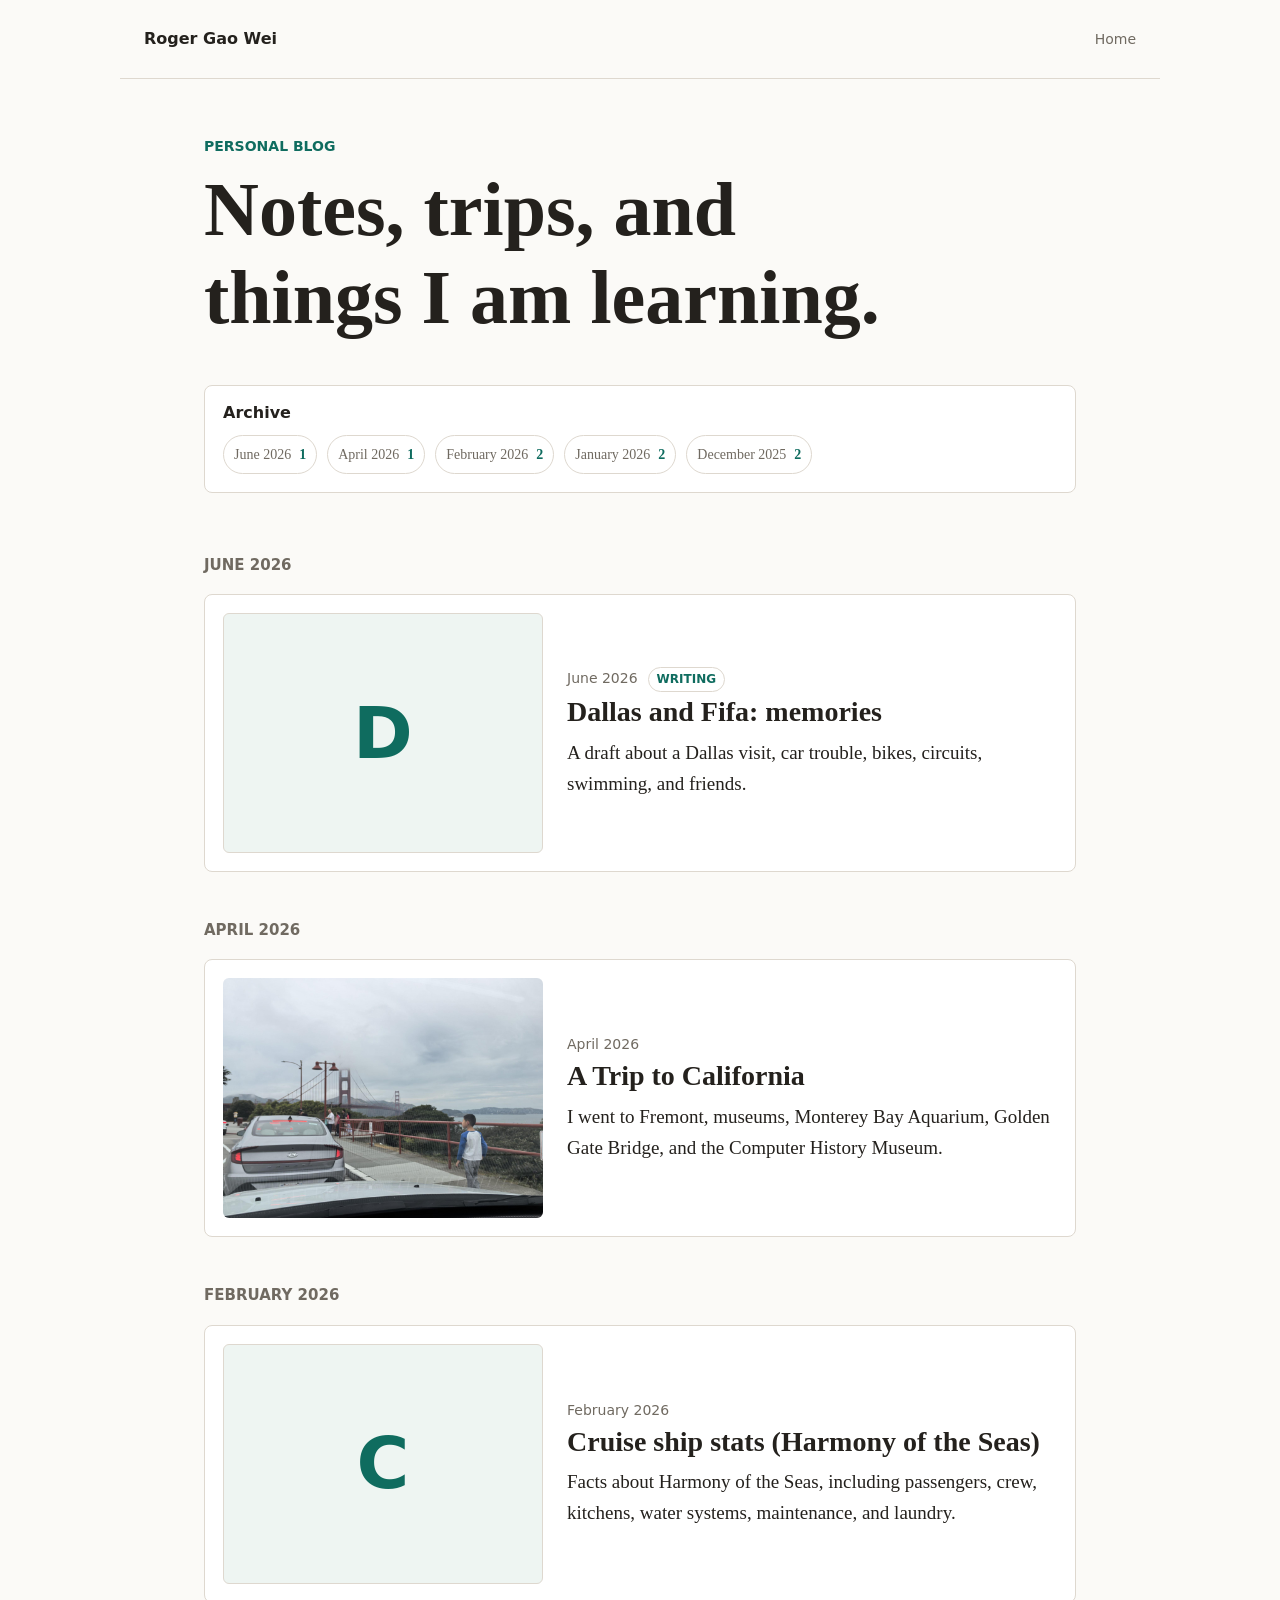
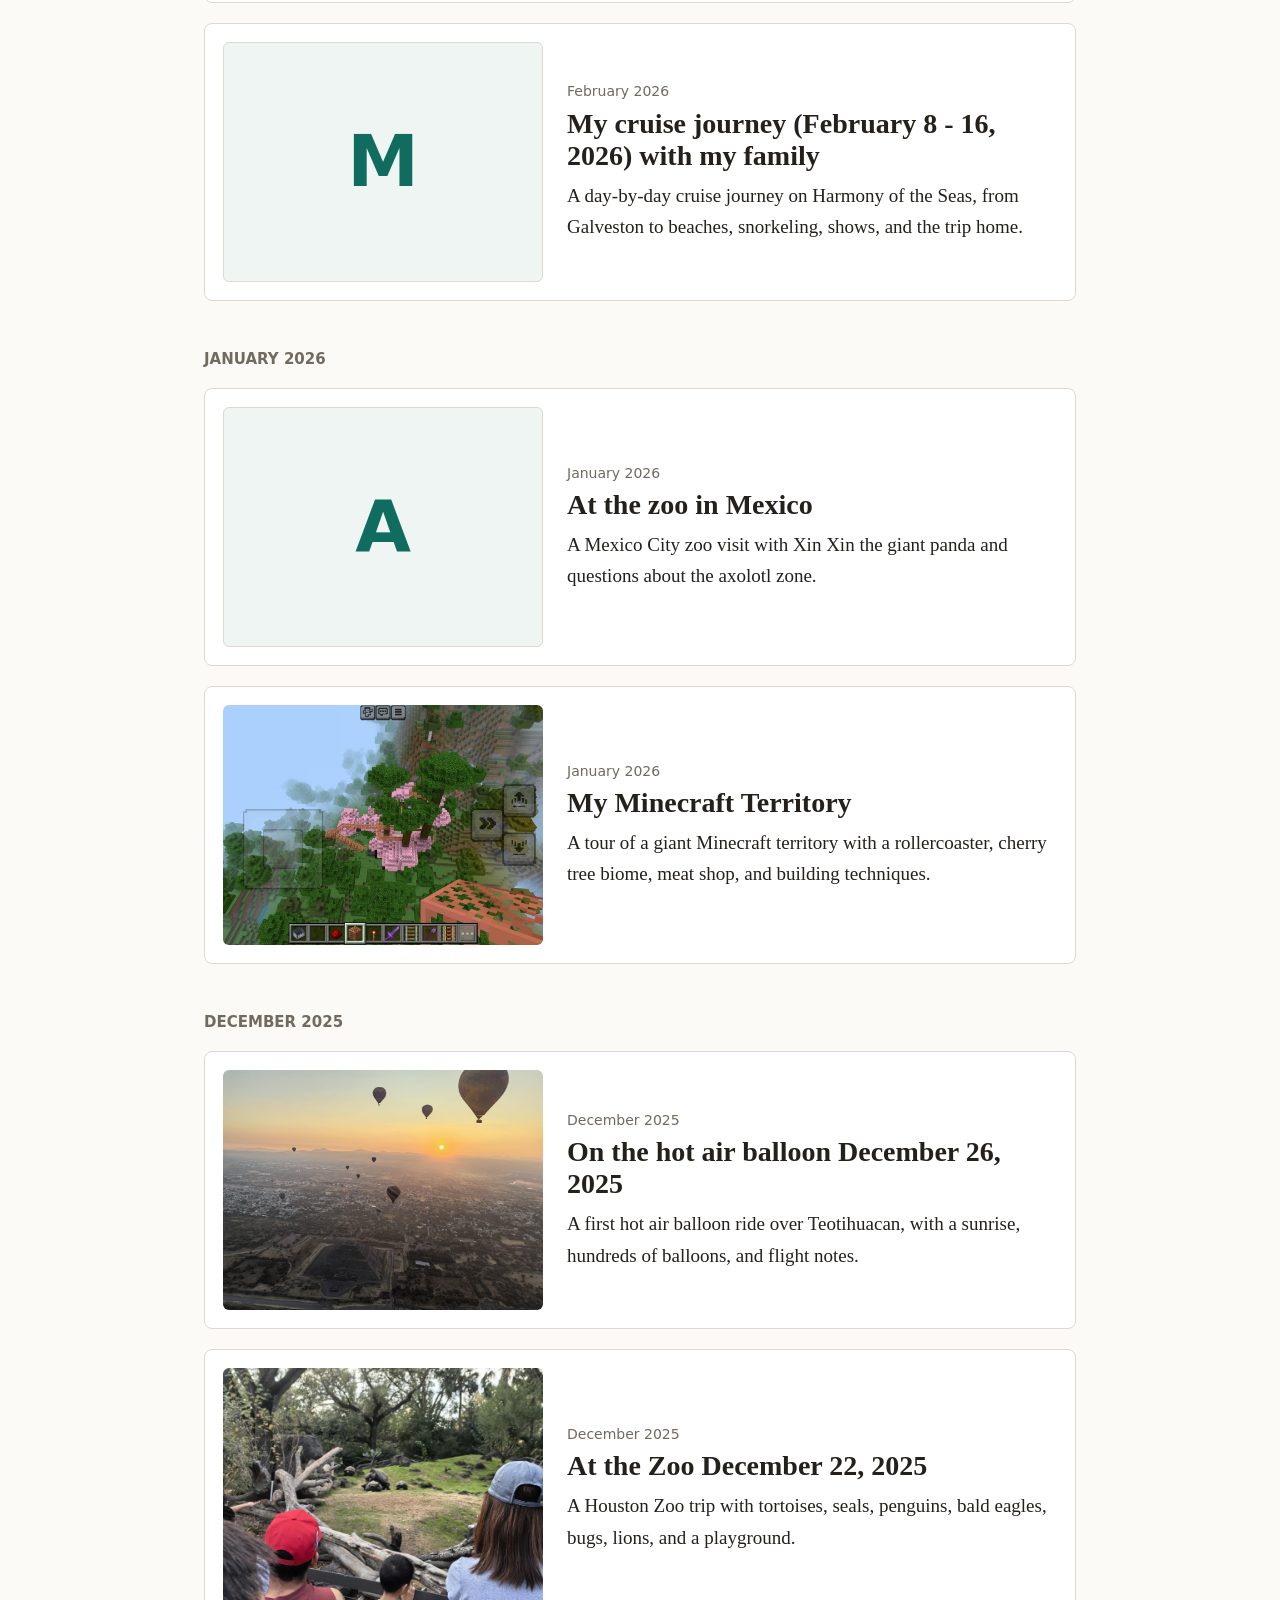
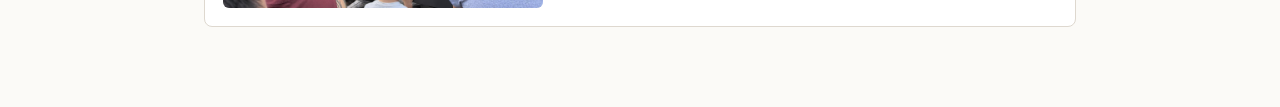
==== blog/index.html @ 4b0242a3 "Restructure as unified personal site" ====
<!doctype html>
<html lang="en">
  <head>
    <meta charset="utf-8">
    <meta name="viewport" content="width=device-width, initial-scale=1">
    <title>Roger Gao Wei Blog</title>
    <meta name="description" content="Personal essays and trip notes by Roger Gao Wei.">
    <link rel="stylesheet" href="/blog/styles.css">
  </head>
  <body>
    <header class="site-header">
      <a class="brand" href="/blog/">Roger Gao Wei</a>
      <nav>
        <a href="/">Home</a>
      </nav>
    </header>

    <main class="page">
      <section class="intro">
        <p class="eyebrow">Personal Blog</p>
        <h1>Notes, trips, and things I am learning.</h1>
      </section>

      <section class="archive-nav" aria-label="Browse posts by month">
        <h2>Archive</h2>
        <div>
          <a href="#2026-06">June 2026 <span>1</span></a>
          <a href="#2026-04">April 2026 <span>1</span></a>
          <a href="#2026-02">February 2026 <span>2</span></a>
          <a href="#2026-01">January 2026 <span>2</span></a>
          <a href="#2025-12">December 2025 <span>2</span></a>
        </div>
      </section>

      <section class="post-list" aria-label="Posts">
        <h2 id="2026-06" class="month-heading">June 2026</h2>
        <article class="post-card draft">
          <a href="/blog/posts/dallas-and-fifa-memories.html">
            <div class="post-placeholder" aria-hidden="true">D</div>
            <div>
              <p class="date">June 2026<span class="status-pill">Writing</span></p>
              <h2>Dallas and Fifa: memories</h2>
              <p>A draft about a Dallas visit, car trouble, bikes, circuits, swimming, and friends.</p>
            </div>
          </a>
        </article>
        <h2 id="2026-04" class="month-heading">April 2026</h2>
        <article class="post-card">
          <a href="/blog/posts/a-trip-to-california.html">
            <img src="/blog/assets/california/image4.jpg" alt="Golden Gate Bridge in the background">
            <div>
              <p class="date">April 2026</p>
              <h2>A Trip to California</h2>
              <p>I went to Fremont, museums, Monterey Bay Aquarium, Golden Gate Bridge, and the Computer History Museum.</p>
            </div>
          </a>
        </article>
        <h2 id="2026-02" class="month-heading">February 2026</h2>
        <article class="post-card">
          <a href="/blog/posts/cruise-ship-stats-harmony-of-the-seas.html">
            <div class="post-placeholder" aria-hidden="true">C</div>
            <div>
              <p class="date">February 2026</p>
              <h2>Cruise ship stats (Harmony of the Seas)</h2>
              <p>Facts about Harmony of the Seas, including passengers, crew, kitchens, water systems, maintenance, and laundry.</p>
            </div>
          </a>
        </article>
        <article class="post-card">
          <a href="/blog/posts/my-cruise-journey-february-8-16-2026-with-my-family.html">
            <div class="post-placeholder" aria-hidden="true">M</div>
            <div>
              <p class="date">February 2026</p>
              <h2>My cruise journey (February 8 - 16, 2026) with my family</h2>
              <p>A day-by-day cruise journey on Harmony of the Seas, from Galveston to beaches, snorkeling, shows, and the trip home.</p>
            </div>
          </a>
        </article>
        <h2 id="2026-01" class="month-heading">January 2026</h2>
        <article class="post-card">
          <a href="/blog/posts/at-the-zoo-in-mexico.html">
            <div class="post-placeholder" aria-hidden="true">A</div>
            <div>
              <p class="date">January 2026</p>
              <h2>At the zoo in Mexico</h2>
              <p>A Mexico City zoo visit with Xin Xin the giant panda and questions about the axolotl zone.</p>
            </div>
          </a>
        </article>
        <article class="post-card">
          <a href="/blog/posts/my-minecraft-territory.html">
            <img src="/blog/assets/minecraft-territory/image1.jpg" alt="Minecraft territory with a cherry tree biome and rollercoaster">
            <div>
              <p class="date">January 2026</p>
              <h2>My Minecraft Territory</h2>
              <p>A tour of a giant Minecraft territory with a rollercoaster, cherry tree biome, meat shop, and building techniques.</p>
            </div>
          </a>
        </article>
        <h2 id="2025-12" class="month-heading">December 2025</h2>
        <article class="post-card">
          <a href="/blog/posts/on-the-hot-air-balloon-december-26-2025.html">
            <img src="/blog/assets/hot-air-balloon/image2.jpg" alt="Hot air balloons over Teotihuacan at sunrise">
            <div>
              <p class="date">December 2025</p>
              <h2>On the hot air balloon December 26, 2025</h2>
              <p>A first hot air balloon ride over Teotihuacan, with a sunrise, hundreds of balloons, and flight notes.</p>
            </div>
          </a>
        </article>
        <article class="post-card">
          <a href="/blog/posts/at-the-zoo-december-22-2025.html">
            <img src="/blog/assets/zoo/image3.jpg" alt="Houston Zoo visit">
            <div>
              <p class="date">December 2025</p>
              <h2>At the Zoo December 22, 2025</h2>
              <p>A Houston Zoo trip with tortoises, seals, penguins, bald eagles, bugs, lions, and a playground.</p>
            </div>
          </a>
        </article>
      </section>
    </main>
  </body>
</html>
---- blog/styles.css ----
:root {
  color-scheme: light;
  --bg: #fbfaf7;
  --text: #24211d;
  --muted: #706a61;
  --line: #ded8cf;
  --surface: #ffffff;
  --accent: #0f6c5f;
}

* {
  box-sizing: border-box;
}

body {
  margin: 0;
  background: var(--bg);
  color: var(--text);
  font-family: ui-serif, Georgia, Cambria, "Times New Roman", serif;
  line-height: 1.65;
}

a {
  color: inherit;
}

img {
  display: block;
  width: 100%;
  height: auto;
}

.site-header {
  display: flex;
  align-items: center;
  justify-content: space-between;
  gap: 24px;
  max-width: 1040px;
  margin: 0 auto;
  padding: 26px 24px;
  border-bottom: 1px solid var(--line);
  font-family: ui-sans-serif, system-ui, -apple-system, BlinkMacSystemFont, "Segoe UI", sans-serif;
}

.brand {
  font-weight: 700;
  text-decoration: none;
}

nav {
  display: flex;
  gap: 18px;
  color: var(--muted);
  font-size: 14px;
}

nav a {
  text-decoration: none;
}

nav a:hover {
  color: var(--accent);
}

.page,
.article {
  max-width: 920px;
  margin: 0 auto;
  padding: 56px 24px 80px;
}

.intro {
  max-width: 720px;
  margin-bottom: 44px;
}

.eyebrow,
.date,
.caption,
figcaption {
  color: var(--muted);
  font-family: ui-sans-serif, system-ui, -apple-system, BlinkMacSystemFont, "Segoe UI", sans-serif;
  font-size: 14px;
}

.eyebrow {
  margin: 0 0 8px;
  color: var(--accent);
  font-weight: 700;
  text-transform: uppercase;
}

h1,
h2 {
  line-height: 1.15;
  letter-spacing: 0;
}

h1 {
  max-width: 820px;
  margin: 0;
  font-size: clamp(42px, 8vw, 76px);
}

h2 {
  margin: 56px 0 16px;
  font-size: 28px;
}

p,
li {
  font-size: 19px;
}

ul {
  padding-left: 24px;
}

.post-list {
  display: grid;
  gap: 20px;
}

.archive-nav {
  margin: 0 0 34px;
  padding: 18px;
  border: 1px solid var(--line);
  border-radius: 8px;
  background: var(--surface);
}

.archive-nav h2,
.month-heading {
  font-family: ui-sans-serif, system-ui, -apple-system, BlinkMacSystemFont, "Segoe UI", sans-serif;
  letter-spacing: 0;
}

.archive-nav h2 {
  margin: 0 0 12px;
  font-size: 16px;
}

.archive-nav div {
  display: flex;
  flex-wrap: wrap;
  gap: 10px;
}

.archive-nav a {
  display: inline-flex;
  align-items: center;
  gap: 8px;
  padding: 7px 10px;
  border: 1px solid var(--line);
  border-radius: 999px;
  color: var(--muted);
  font-size: 14px;
  text-decoration: none;
}

.archive-nav a:hover {
  color: var(--accent);
  border-color: var(--accent);
}

.archive-nav span {
  color: var(--accent);
  font-weight: 700;
}

.month-heading {
  margin: 30px 0 0;
  color: var(--muted);
  font-size: 15px;
  font-weight: 700;
  text-transform: uppercase;
}

.post-card a {
  display: grid;
  grid-template-columns: minmax(220px, 320px) 1fr;
  gap: 24px;
  align-items: center;
  padding: 18px;
  background: var(--surface);
  border: 1px solid var(--line);
  border-radius: 8px;
  text-decoration: none;
}

.post-card img {
  aspect-ratio: 4 / 3;
  object-fit: cover;
  border-radius: 6px;
}

.post-placeholder {
  display: grid;
  place-items: center;
  aspect-ratio: 4 / 3;
  border: 1px solid var(--line);
  border-radius: 6px;
  background: #eef5f2;
  color: var(--accent);
  font-family: ui-sans-serif, system-ui, -apple-system, BlinkMacSystemFont, "Segoe UI", sans-serif;
  font-size: 72px;
  font-weight: 700;
}

.status-pill {
  display: inline-block;
  margin-left: 10px;
  padding: 2px 8px;
  border: 1px solid var(--line);
  border-radius: 999px;
  color: var(--accent);
  font-size: 12px;
  font-weight: 700;
  text-transform: uppercase;
}

.draft-note {
  margin: 28px 0;
  padding: 14px 16px;
  border: 1px solid var(--line);
  border-radius: 8px;
  background: #eef5f2;
  color: var(--muted);
  font-family: ui-sans-serif, system-ui, -apple-system, BlinkMacSystemFont, "Segoe UI", sans-serif;
}

.draft-note p {
  margin: 0;
  font-size: 15px;
}

.post-card h2 {
  margin: 4px 0 8px;
}

.post-card p {
  margin: 0;
}

.article {
  max-width: 820px;
}

.article-header {
  padding-bottom: 28px;
  border-bottom: 1px solid var(--line);
}

.dek {
  max-width: 680px;
  color: var(--muted);
  font-size: 22px;
}

figure {
  margin: 28px 0;
}

figure img,
.image-grid img {
  border-radius: 8px;
  border: 1px solid var(--line);
  background: #eee8df;
}

figcaption,
.caption {
  margin-top: 9px;
}

.image-grid {
  display: grid;
  grid-template-columns: repeat(2, minmax(0, 1fr));
  gap: 12px;
  margin: 28px 0 8px;
}

.image-grid.two {
  grid-template-columns: repeat(2, minmax(0, 1fr));
}

.image-grid img {
  aspect-ratio: 4 / 3;
  object-fit: cover;
}

.puzzle {
  margin: 26px 0;
  padding: 18px 20px;
  border-left: 4px solid var(--accent);
  background: #eef5f2;
}

.puzzle p {
  margin: 0 0 8px;
}

.puzzle p:last-child {
  margin-bottom: 0;
}

code {
  font-family: ui-monospace, SFMono-Regular, Consolas, "Liberation Mono", monospace;
  font-size: 0.95em;
}

@media (max-width: 720px) {
  .site-header {
    padding: 20px;
  }

  .page,
  .article {
    padding: 38px 20px 64px;
  }

  .post-card a,
  .image-grid,
  .image-grid.two {
    grid-template-columns: 1fr;
  }

  p,
  li {
    font-size: 18px;
  }
}
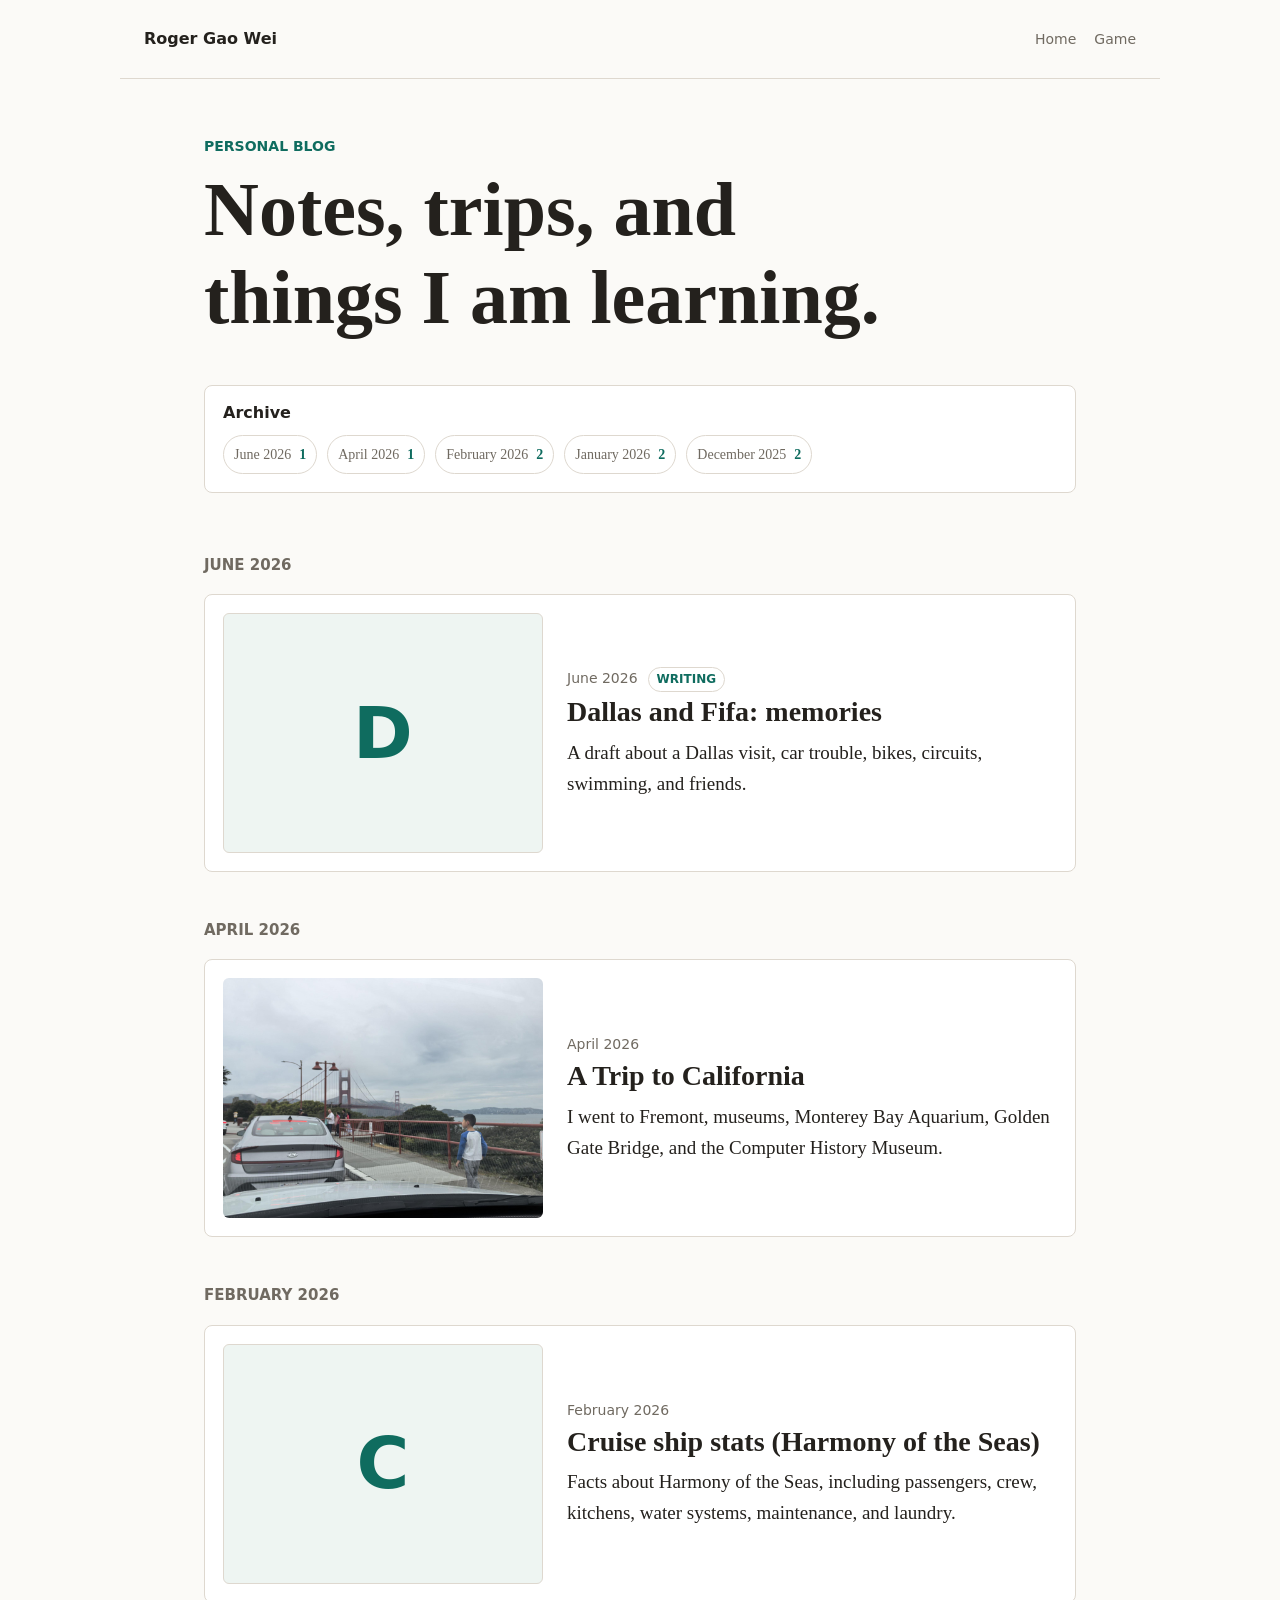
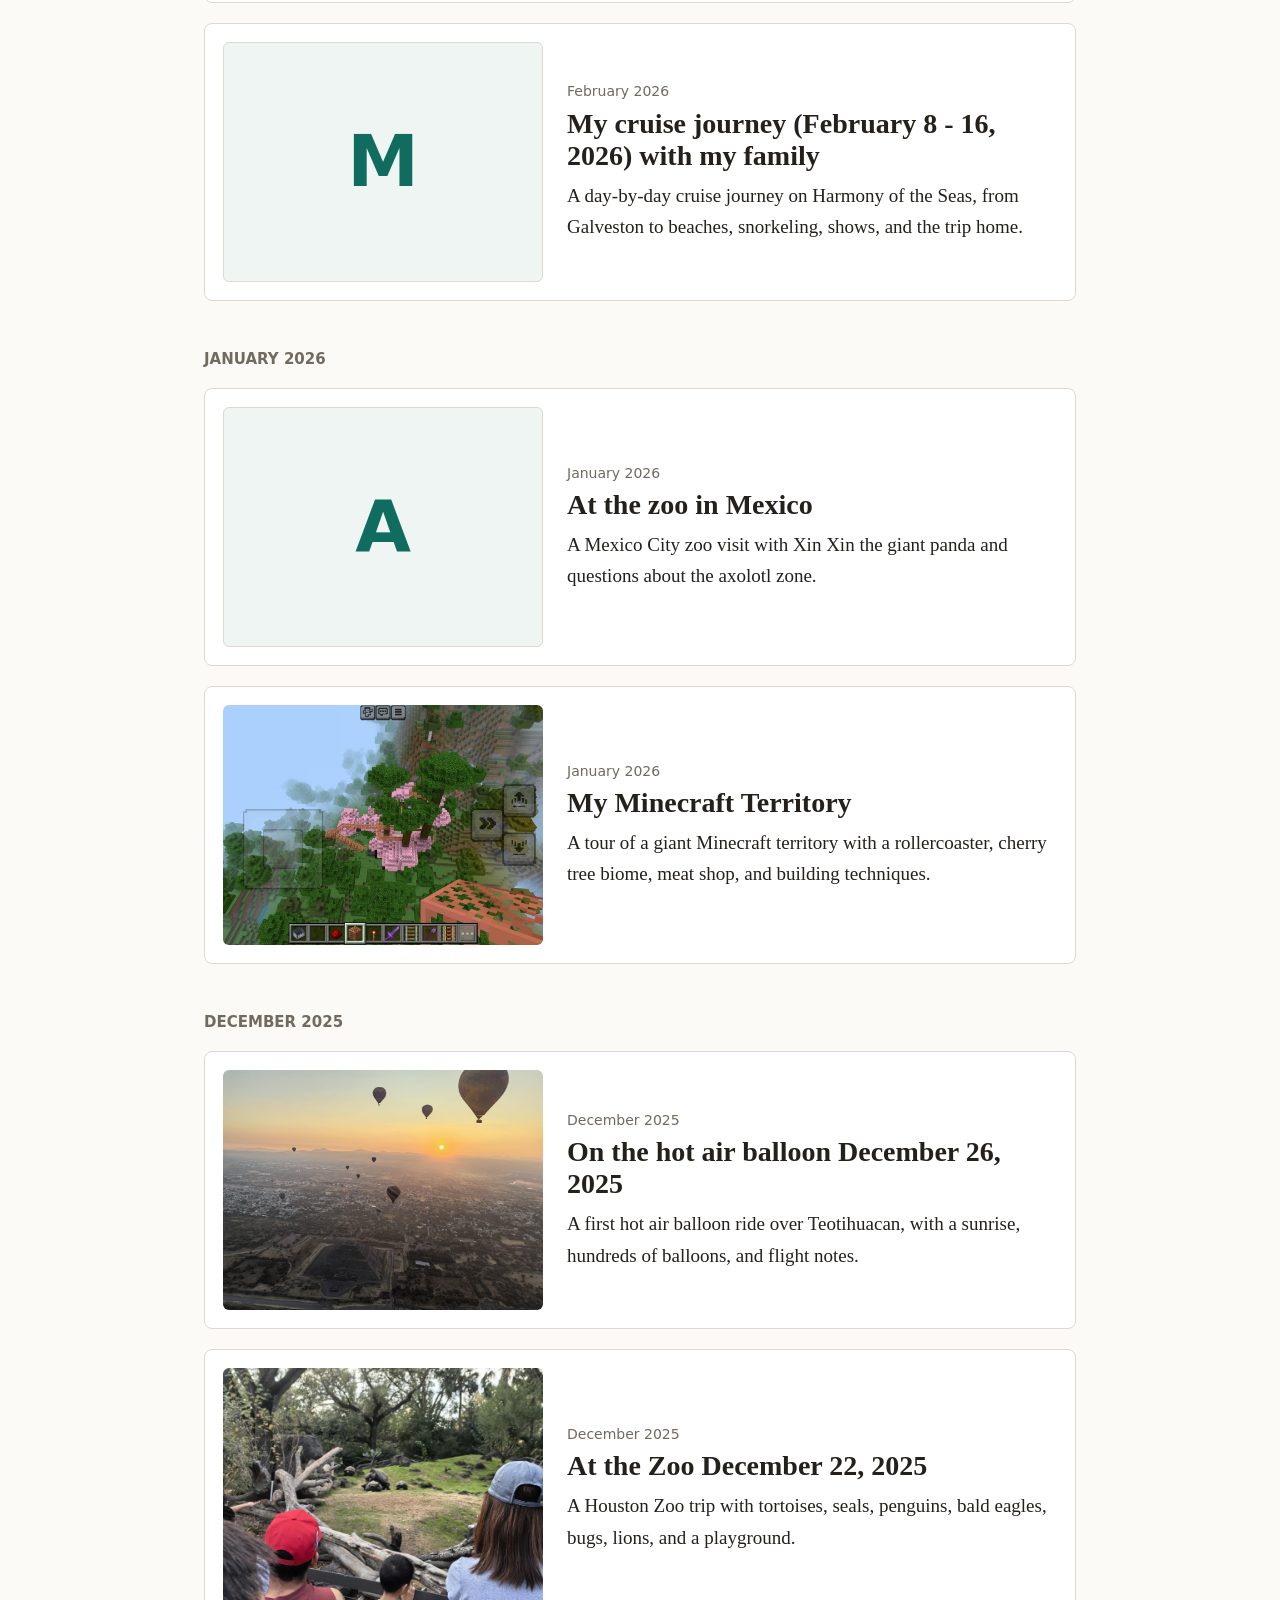
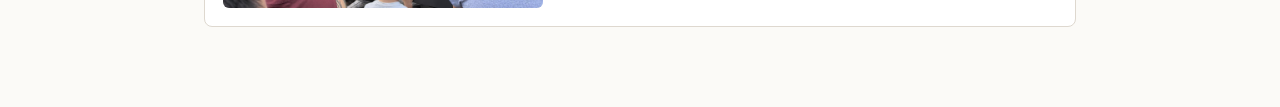
==== commit d35ea852: "Unify site navigation" ====
--- a/blog/index.html
+++ b/blog/index.html
@@ -9,9 +9,10 @@
   </head>
   <body>
     <header class="site-header">
-      <a class="brand" href="/blog/">Roger Gao Wei</a>
+      <a class="brand" href="/">Roger Gao Wei</a>
       <nav>
         <a href="/">Home</a>
+        <a href="/game/">Game</a>
       </nav>
     </header>
 
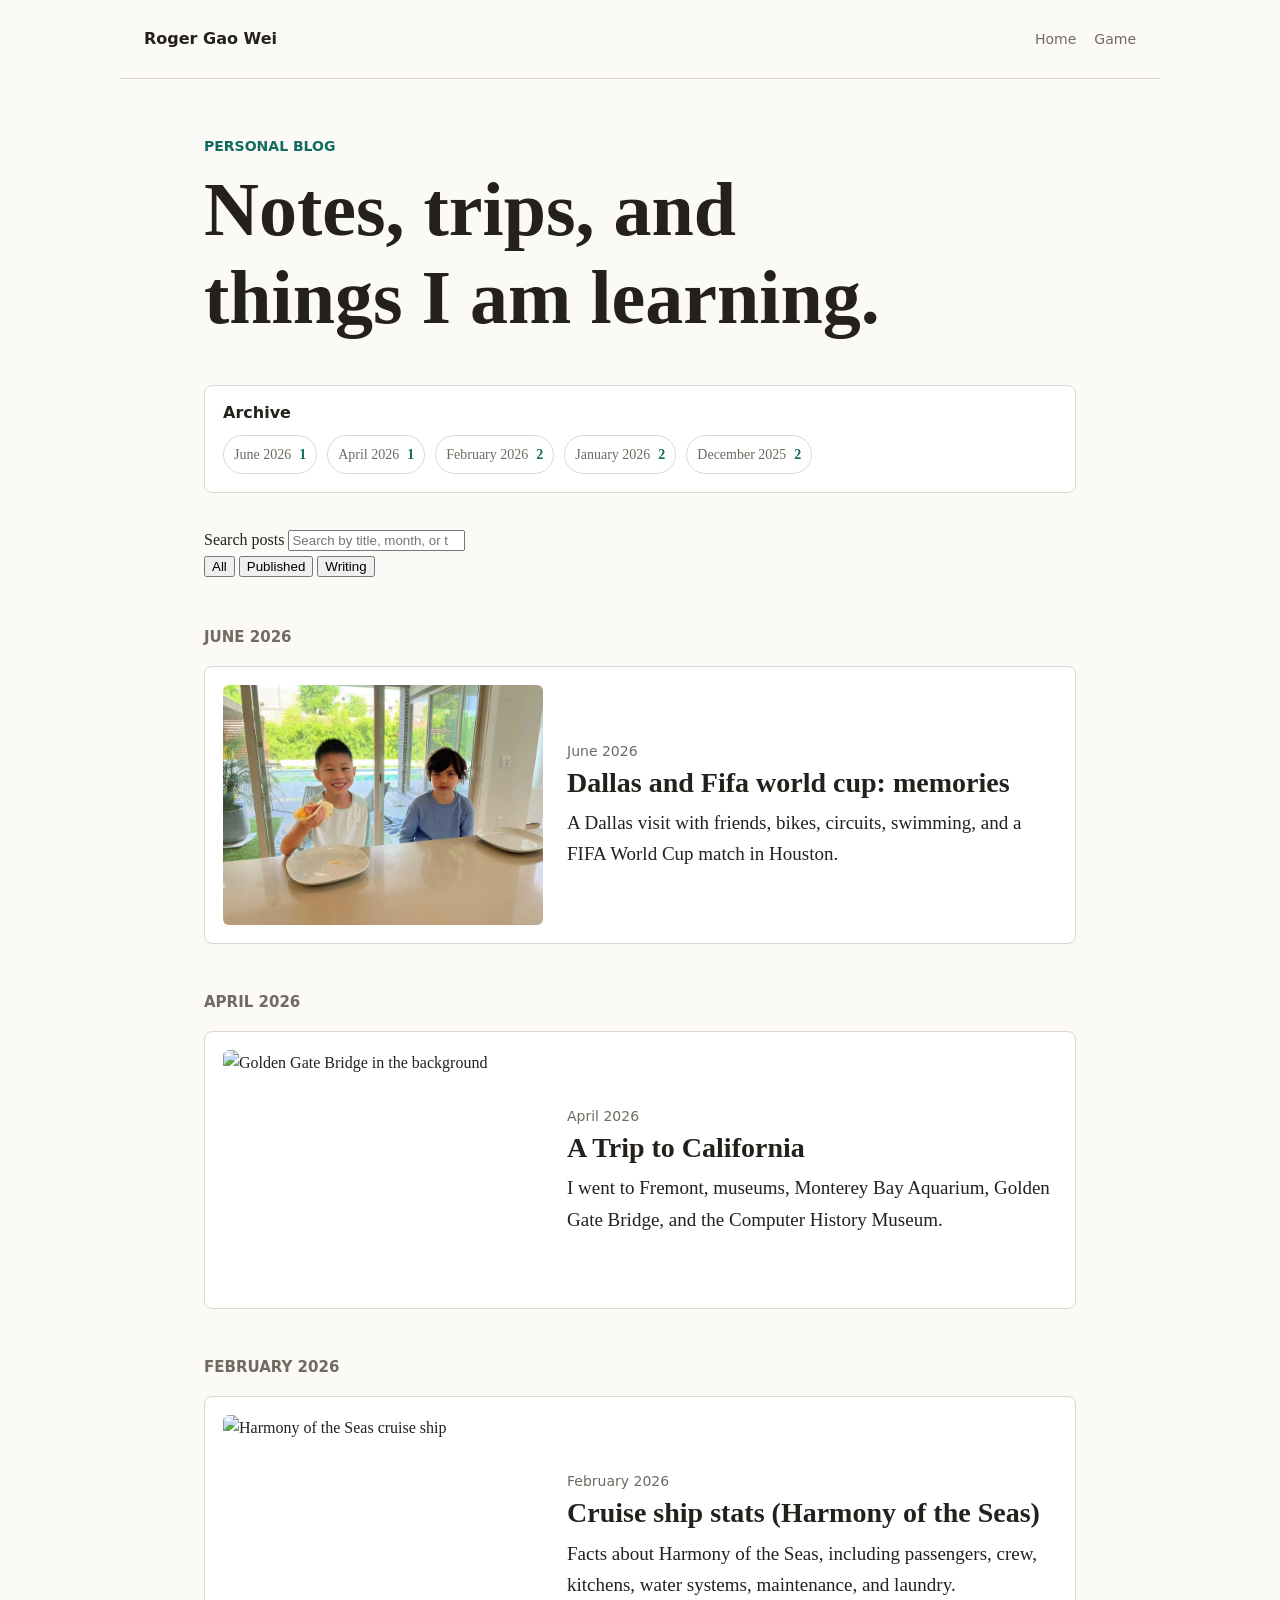
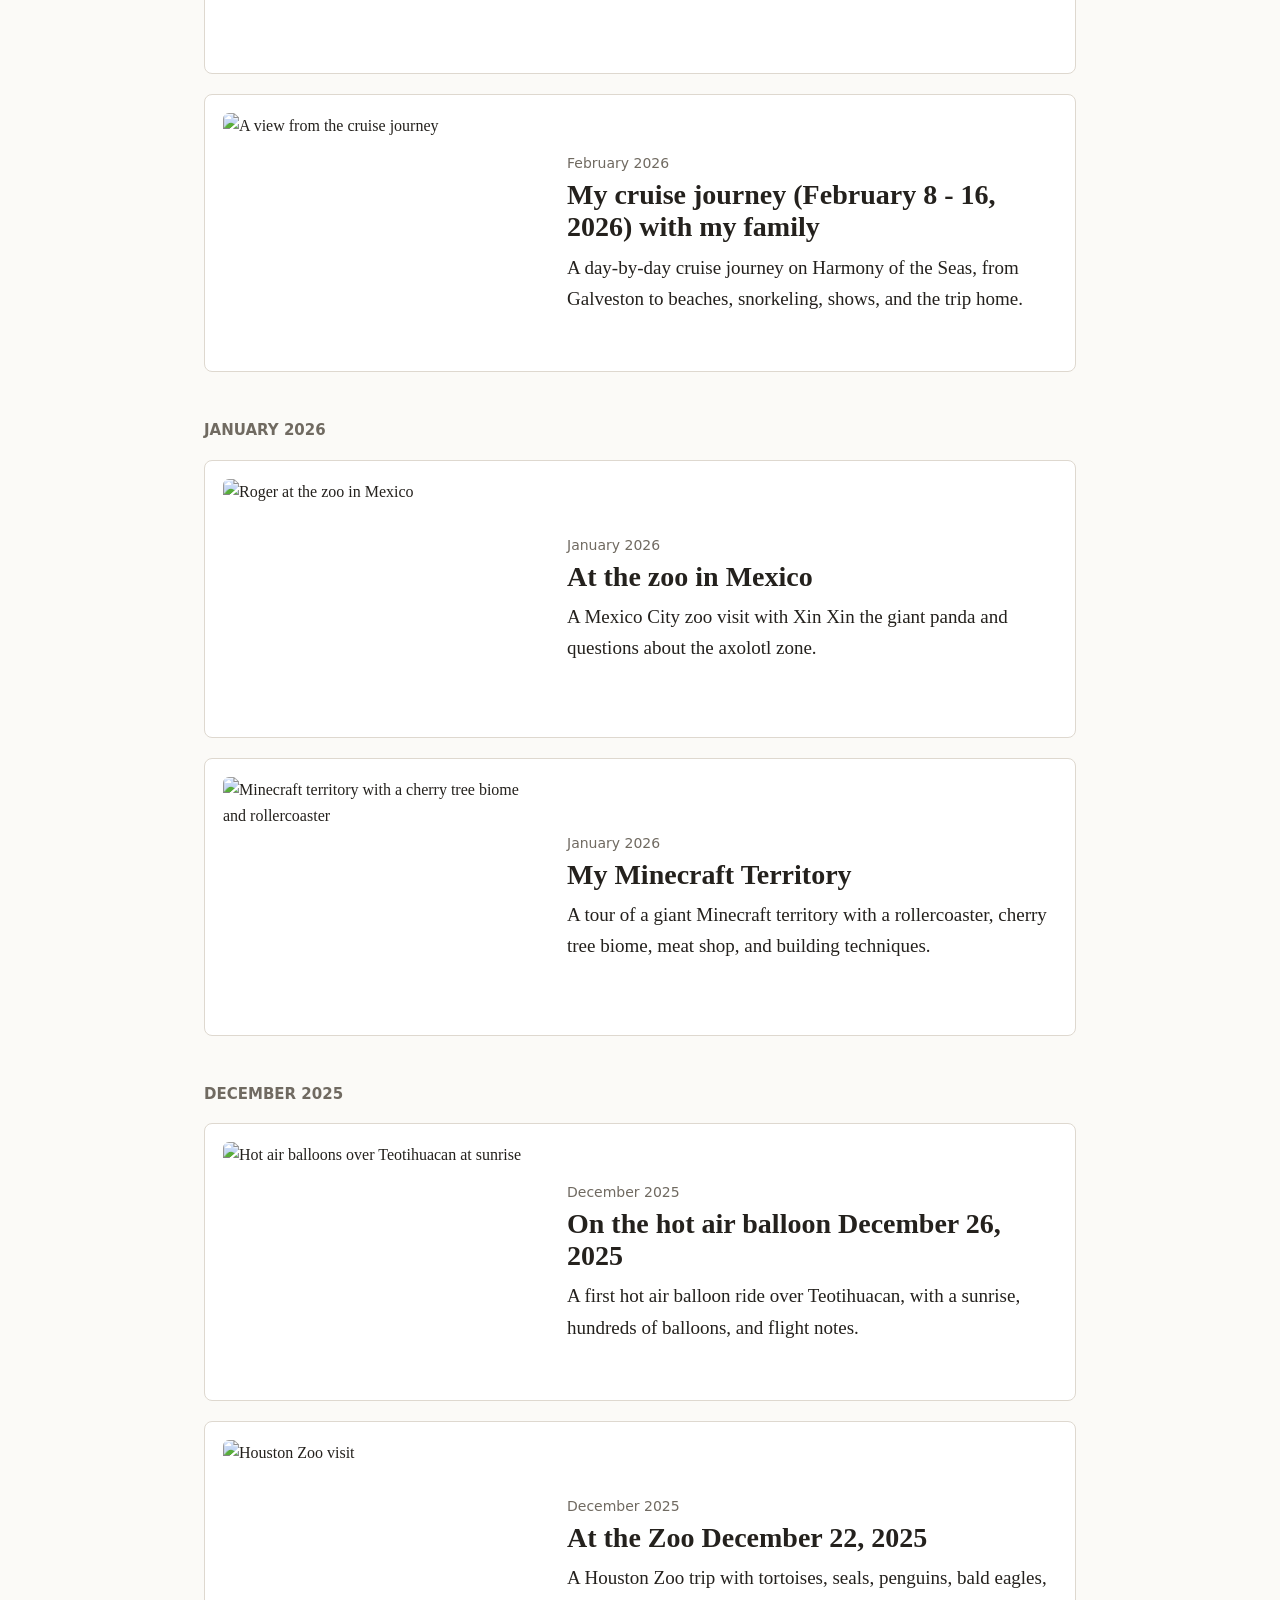
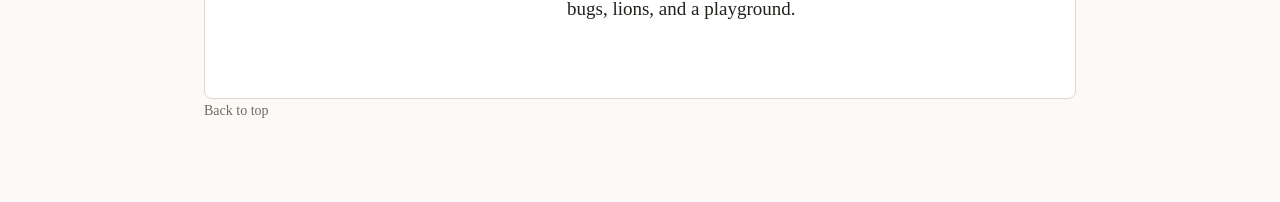
==== commit 5349a251: "Publish Dallas and FIFA blog update" ====
--- a/blog/index.html
+++ b/blog/index.html
@@ -5,14 +5,23 @@
     <meta name="viewport" content="width=device-width, initial-scale=1">
     <title>Roger Gao Wei Blog</title>
     <meta name="description" content="Personal essays and trip notes by Roger Gao Wei.">
+    <link rel="canonical" href="https://rogergaowei.com/blog/">
+    <meta property="og:type" content="website">
+    <meta property="og:title" content="Roger Gao Wei Blog">
+    <meta property="og:description" content="Personal essays and trip notes by Roger Gao Wei.">
+    <meta property="og:url" content="https://rogergaowei.com/blog/">
+    <meta property="og:site_name" content="Roger Gao Wei">
+    <meta name="twitter:card" content="summary">
+    <meta name="twitter:title" content="Roger Gao Wei Blog">
+    <meta name="twitter:description" content="Personal essays and trip notes by Roger Gao Wei.">
     <link rel="stylesheet" href="/blog/styles.css">
   </head>
-  <body>
+  <body id="top">
     <header class="site-header">
-      <a class="brand" href="/">Roger Gao Wei</a>
+      <a class="brand" href="https://rogergaowei.com/">Roger Gao Wei</a>
       <nav>
-        <a href="/">Home</a>
-        <a href="/game/">Game</a>
+        <a href="https://rogergaowei.com/">Home</a>
+        <a href="https://rogergaowei.com/game/">Game</a>
       </nav>
     </header>
 
@@ -33,22 +42,41 @@
         </div>
       </section>
 
+      <section class="blog-tools" aria-label="Filter posts">
+        <label>
+          Search posts
+          <input type="search" data-post-search placeholder="Search by title, month, or topic">
+        </label>
+        <div class="status-filter" aria-label="Post status">
+          <button type="button" class="active" data-status-filter="all">All</button>
+          <button type="button" data-status-filter="published">Published</button>
+          <button type="button" data-status-filter="draft">Writing</button>
+        </div>
+        <p class="filter-count" data-filter-count></p>
+      </section>
+
       <section class="post-list" aria-label="Posts">
         <h2 id="2026-06" class="month-heading">June 2026</h2>
-        <article class="post-card draft">
-          <a href="/blog/posts/dallas-and-fifa-memories.html">
-            <div class="post-placeholder" aria-hidden="true">D</div>
+        <article class="post-card">
+          <a href="/blog/posts/dallas-and-fifa-memories.html" data-post-card data-search="dallas and fifa world cup: memories june 2026 a dallas visit with friends, bikes, circuits, swimming, and a fifa world cup match in houston. published" data-status="published">
+            <picture>
+              <source srcset="/blog/assets/dallas-and-fifa-memories/image1.webp" type="image/webp">
+              <img src="/blog/assets/dallas-and-fifa-memories/image1.jpg" alt="Breakfast with Squidi during the Dallas visit" loading="lazy" decoding="async">
+            </picture>
             <div>
-              <p class="date">June 2026<span class="status-pill">Writing</span></p>
-              <h2>Dallas and Fifa: memories</h2>
-              <p>A draft about a Dallas visit, car trouble, bikes, circuits, swimming, and friends.</p>
+              <p class="date">June 2026</p>
+              <h2>Dallas and Fifa world cup: memories</h2>
+              <p>A Dallas visit with friends, bikes, circuits, swimming, and a FIFA World Cup match in Houston.</p>
             </div>
           </a>
         </article>
         <h2 id="2026-04" class="month-heading">April 2026</h2>
         <article class="post-card">
-          <a href="/blog/posts/a-trip-to-california.html">
-            <img src="/blog/assets/california/image4.jpg" alt="Golden Gate Bridge in the background">
+          <a href="/blog/posts/a-trip-to-california.html" data-post-card data-search="a trip to california april 2026 i went to fremont, museums, monterey bay aquarium, golden gate bridge, and the computer history museum. published" data-status="published">
+            <picture>
+              <source srcset="/blog/assets/california/image4.webp" type="image/webp">
+              <img src="/blog/assets/california/image4.jpg" alt="Golden Gate Bridge in the background" loading="lazy" decoding="async">
+            </picture>
             <div>
               <p class="date">April 2026</p>
               <h2>A Trip to California</h2>
@@ -58,8 +86,11 @@
         </article>
         <h2 id="2026-02" class="month-heading">February 2026</h2>
         <article class="post-card">
-          <a href="/blog/posts/cruise-ship-stats-harmony-of-the-seas.html">
-            <div class="post-placeholder" aria-hidden="true">C</div>
+          <a href="/blog/posts/cruise-ship-stats-harmony-of-the-seas.html" data-post-card data-search="cruise ship stats (harmony of the seas) february 2026 facts about harmony of the seas, including passengers, crew, kitchens, water systems, maintenance, and laundry. published" data-status="published">
+            <picture>
+              <source srcset="/blog/assets/cruise-ship-stats/image1.webp" type="image/webp">
+              <img src="/blog/assets/cruise-ship-stats/image1.jpg" alt="Harmony of the Seas cruise ship" loading="lazy" decoding="async">
+            </picture>
             <div>
               <p class="date">February 2026</p>
               <h2>Cruise ship stats (Harmony of the Seas)</h2>
@@ -68,8 +99,11 @@
           </a>
         </article>
         <article class="post-card">
-          <a href="/blog/posts/my-cruise-journey-february-8-16-2026-with-my-family.html">
-            <div class="post-placeholder" aria-hidden="true">M</div>
+          <a href="/blog/posts/my-cruise-journey-february-8-16-2026-with-my-family.html" data-post-card data-search="my cruise journey (february 8 - 16, 2026) with my family february 2026 a day-by-day cruise journey on harmony of the seas, from galveston to beaches, snorkeling, shows, and the trip home. published" data-status="published">
+            <picture>
+              <source srcset="/blog/assets/cruise-journey/image1.webp" type="image/webp">
+              <img src="/blog/assets/cruise-journey/image1.jpg" alt="A view from the cruise journey" loading="lazy" decoding="async">
+            </picture>
             <div>
               <p class="date">February 2026</p>
               <h2>My cruise journey (February 8 - 16, 2026) with my family</h2>
@@ -79,8 +113,11 @@
         </article>
         <h2 id="2026-01" class="month-heading">January 2026</h2>
         <article class="post-card">
-          <a href="/blog/posts/at-the-zoo-in-mexico.html">
-            <div class="post-placeholder" aria-hidden="true">A</div>
+          <a href="/blog/posts/at-the-zoo-in-mexico.html" data-post-card data-search="at the zoo in mexico january 2026 a mexico city zoo visit with xin xin the giant panda and questions about the axolotl zone. published" data-status="published">
+            <picture>
+              <source srcset="/blog/assets/mexico-zoo/image1.webp" type="image/webp">
+              <img src="/blog/assets/mexico-zoo/image1.jpg" alt="Roger at the zoo in Mexico" loading="lazy" decoding="async">
+            </picture>
             <div>
               <p class="date">January 2026</p>
               <h2>At the zoo in Mexico</h2>
@@ -89,8 +126,11 @@
           </a>
         </article>
         <article class="post-card">
-          <a href="/blog/posts/my-minecraft-territory.html">
-            <img src="/blog/assets/minecraft-territory/image1.jpg" alt="Minecraft territory with a cherry tree biome and rollercoaster">
+          <a href="/blog/posts/my-minecraft-territory.html" data-post-card data-search="my minecraft territory january 2026 a tour of a giant minecraft territory with a rollercoaster, cherry tree biome, meat shop, and building techniques. published" data-status="published">
+            <picture>
+              <source srcset="/blog/assets/minecraft-territory/image1.webp" type="image/webp">
+              <img src="/blog/assets/minecraft-territory/image1.jpg" alt="Minecraft territory with a cherry tree biome and rollercoaster" loading="lazy" decoding="async">
+            </picture>
             <div>
               <p class="date">January 2026</p>
               <h2>My Minecraft Territory</h2>
@@ -100,8 +140,11 @@
         </article>
         <h2 id="2025-12" class="month-heading">December 2025</h2>
         <article class="post-card">
-          <a href="/blog/posts/on-the-hot-air-balloon-december-26-2025.html">
-            <img src="/blog/assets/hot-air-balloon/image2.jpg" alt="Hot air balloons over Teotihuacan at sunrise">
+          <a href="/blog/posts/on-the-hot-air-balloon-december-26-2025.html" data-post-card data-search="on the hot air balloon december 26, 2025 december 2025 a first hot air balloon ride over teotihuacan, with a sunrise, hundreds of balloons, and flight notes. published" data-status="published">
+            <picture>
+              <source srcset="/blog/assets/hot-air-balloon/image2.webp" type="image/webp">
+              <img src="/blog/assets/hot-air-balloon/image2.jpg" alt="Hot air balloons over Teotihuacan at sunrise" loading="lazy" decoding="async">
+            </picture>
             <div>
               <p class="date">December 2025</p>
               <h2>On the hot air balloon December 26, 2025</h2>
@@ -110,8 +153,11 @@
           </a>
         </article>
         <article class="post-card">
-          <a href="/blog/posts/at-the-zoo-december-22-2025.html">
-            <img src="/blog/assets/zoo/image3.jpg" alt="Houston Zoo visit">
+          <a href="/blog/posts/at-the-zoo-december-22-2025.html" data-post-card data-search="at the zoo december 22, 2025 december 2025 a houston zoo trip with tortoises, seals, penguins, bald eagles, bugs, lions, and a playground. published" data-status="published">
+            <picture>
+              <source srcset="/blog/assets/zoo/image3.webp" type="image/webp">
+              <img src="/blog/assets/zoo/image3.jpg" alt="Houston Zoo visit" loading="lazy" decoding="async">
+            </picture>
             <div>
               <p class="date">December 2025</p>
               <h2>At the Zoo December 22, 2025</h2>
@@ -120,6 +166,10 @@
           </a>
         </article>
       </section>
+      <nav class="page-bottom-nav" aria-label="Page bottom navigation">
+        <a href="#top">Back to top</a>
+      </nav>
     </main>
+    <script src="/blog/index.js" defer></script>
   </body>
 </html>
--- a/blog/styles.css
+++ b/blog/styles.css
@@ -309,6 +309,212 @@
   font-size: 0.95em;
 }
 
+.comments {
+  margin-top: 54px;
+  padding-top: 32px;
+  border-top: 1px solid var(--line);
+}
+
+.comments-header {
+  margin-bottom: 18px;
+}
+
+.comments-header h2 {
+  margin: 0;
+}
+
+.comments-header span {
+  color: var(--muted);
+  font-family: ui-sans-serif, system-ui, -apple-system, BlinkMacSystemFont, "Segoe UI", sans-serif;
+  font-size: 18px;
+}
+
+.comment-list {
+  display: grid;
+  gap: 14px;
+  margin-bottom: 24px;
+}
+
+.comment-thread {
+  display: grid;
+  gap: 10px;
+}
+
+.comment-item,
+.admin-comment {
+  padding: 16px;
+  border: 1px solid var(--line);
+  border-radius: 8px;
+  background: var(--surface);
+}
+
+.comment-replies {
+  display: grid;
+  gap: 10px;
+  margin-left: 26px;
+  padding-left: 14px;
+  border-left: 2px solid var(--line);
+}
+
+.comment-reply {
+  background: #fbfaf7;
+}
+
+.comment-item header,
+.admin-comment header {
+  display: flex;
+  flex-wrap: wrap;
+  align-items: baseline;
+  justify-content: space-between;
+  gap: 8px;
+  color: var(--muted);
+  font-family: ui-sans-serif, system-ui, -apple-system, BlinkMacSystemFont, "Segoe UI", sans-serif;
+  font-size: 14px;
+}
+
+.comment-item strong,
+.admin-comment strong {
+  color: var(--text);
+}
+
+.comment-item p,
+.admin-comment p {
+  margin: 10px 0 0;
+  font-size: 17px;
+}
+
+.comment-empty,
+.comment-status {
+  color: var(--muted);
+  font-family: ui-sans-serif, system-ui, -apple-system, BlinkMacSystemFont, "Segoe UI", sans-serif;
+  font-size: 15px;
+}
+
+.comment-status[data-kind="success"] {
+  color: var(--accent);
+}
+
+.comment-status[data-kind="error"] {
+  color: #9b2c2c;
+}
+
+.comment-form,
+.admin-token-form {
+  display: grid;
+  gap: 14px;
+  padding: 18px;
+  border: 1px solid var(--line);
+  border-radius: 8px;
+  background: var(--surface);
+  font-family: ui-sans-serif, system-ui, -apple-system, BlinkMacSystemFont, "Segoe UI", sans-serif;
+}
+
+.comment-form label,
+.admin-token-form label {
+  display: grid;
+  gap: 7px;
+  color: var(--muted);
+  font-size: 14px;
+  font-weight: 700;
+}
+
+.comment-form input,
+.comment-form textarea,
+.admin-token-form input {
+  width: 100%;
+  border: 1px solid var(--line);
+  border-radius: 6px;
+  padding: 11px 12px;
+  color: var(--text);
+  background: #fff;
+  font: inherit;
+}
+
+.comment-form textarea {
+  resize: vertical;
+}
+
+.comment-form button,
+.comment-reply-button,
+.comment-cancel-reply,
+.admin-token-form button,
+.admin-toolbar button,
+.admin-comment button {
+  min-height: 42px;
+  border: 1px solid var(--accent);
+  border-radius: 6px;
+  padding: 9px 13px;
+  background: var(--accent);
+  color: #fff;
+  font: 700 14px ui-sans-serif, system-ui, -apple-system, BlinkMacSystemFont, "Segoe UI", sans-serif;
+  cursor: pointer;
+}
+
+.comment-form button:hover,
+.comment-reply-button:hover,
+.comment-cancel-reply:hover,
+.admin-token-form button:hover,
+.admin-toolbar button:hover,
+.admin-comment button:hover {
+  filter: brightness(0.95);
+}
+
+.comment-reply-button,
+.comment-cancel-reply {
+  min-height: 34px;
+  margin-top: 10px;
+  padding: 6px 10px;
+  background: #fff;
+  color: var(--accent);
+}
+
+.comment-cancel-reply {
+  justify-self: start;
+}
+
+.comment-honeypot {
+  position: absolute;
+  left: -10000px;
+  width: 1px;
+  height: 1px;
+  overflow: hidden;
+}
+
+.admin-comments h1 {
+  font-size: clamp(42px, 8vw, 68px);
+}
+
+.admin-toolbar {
+  display: flex;
+  flex-wrap: wrap;
+  gap: 10px;
+  margin: 18px 0;
+}
+
+.admin-comment-list {
+  display: grid;
+  gap: 14px;
+}
+
+.admin-comment div {
+  display: flex;
+  flex-wrap: wrap;
+  gap: 8px;
+  margin-top: 12px;
+}
+
+.admin-comment button[data-action="hidden"],
+.admin-comment button[data-action="pending"] {
+  background: #fff;
+  color: var(--accent);
+}
+
+.admin-comment button[data-action="delete"],
+.admin-toolbar button[data-forget-token] {
+  border-color: #9b2c2c;
+  background: #9b2c2c;
+}
+
 @media (max-width: 720px) {
   .site-header {
     padding: 20px;
@@ -325,6 +531,11 @@
     grid-template-columns: 1fr;
   }
 
+  .comment-replies {
+    margin-left: 10px;
+    padding-left: 10px;
+  }
+
   p,
   li {
     font-size: 18px;
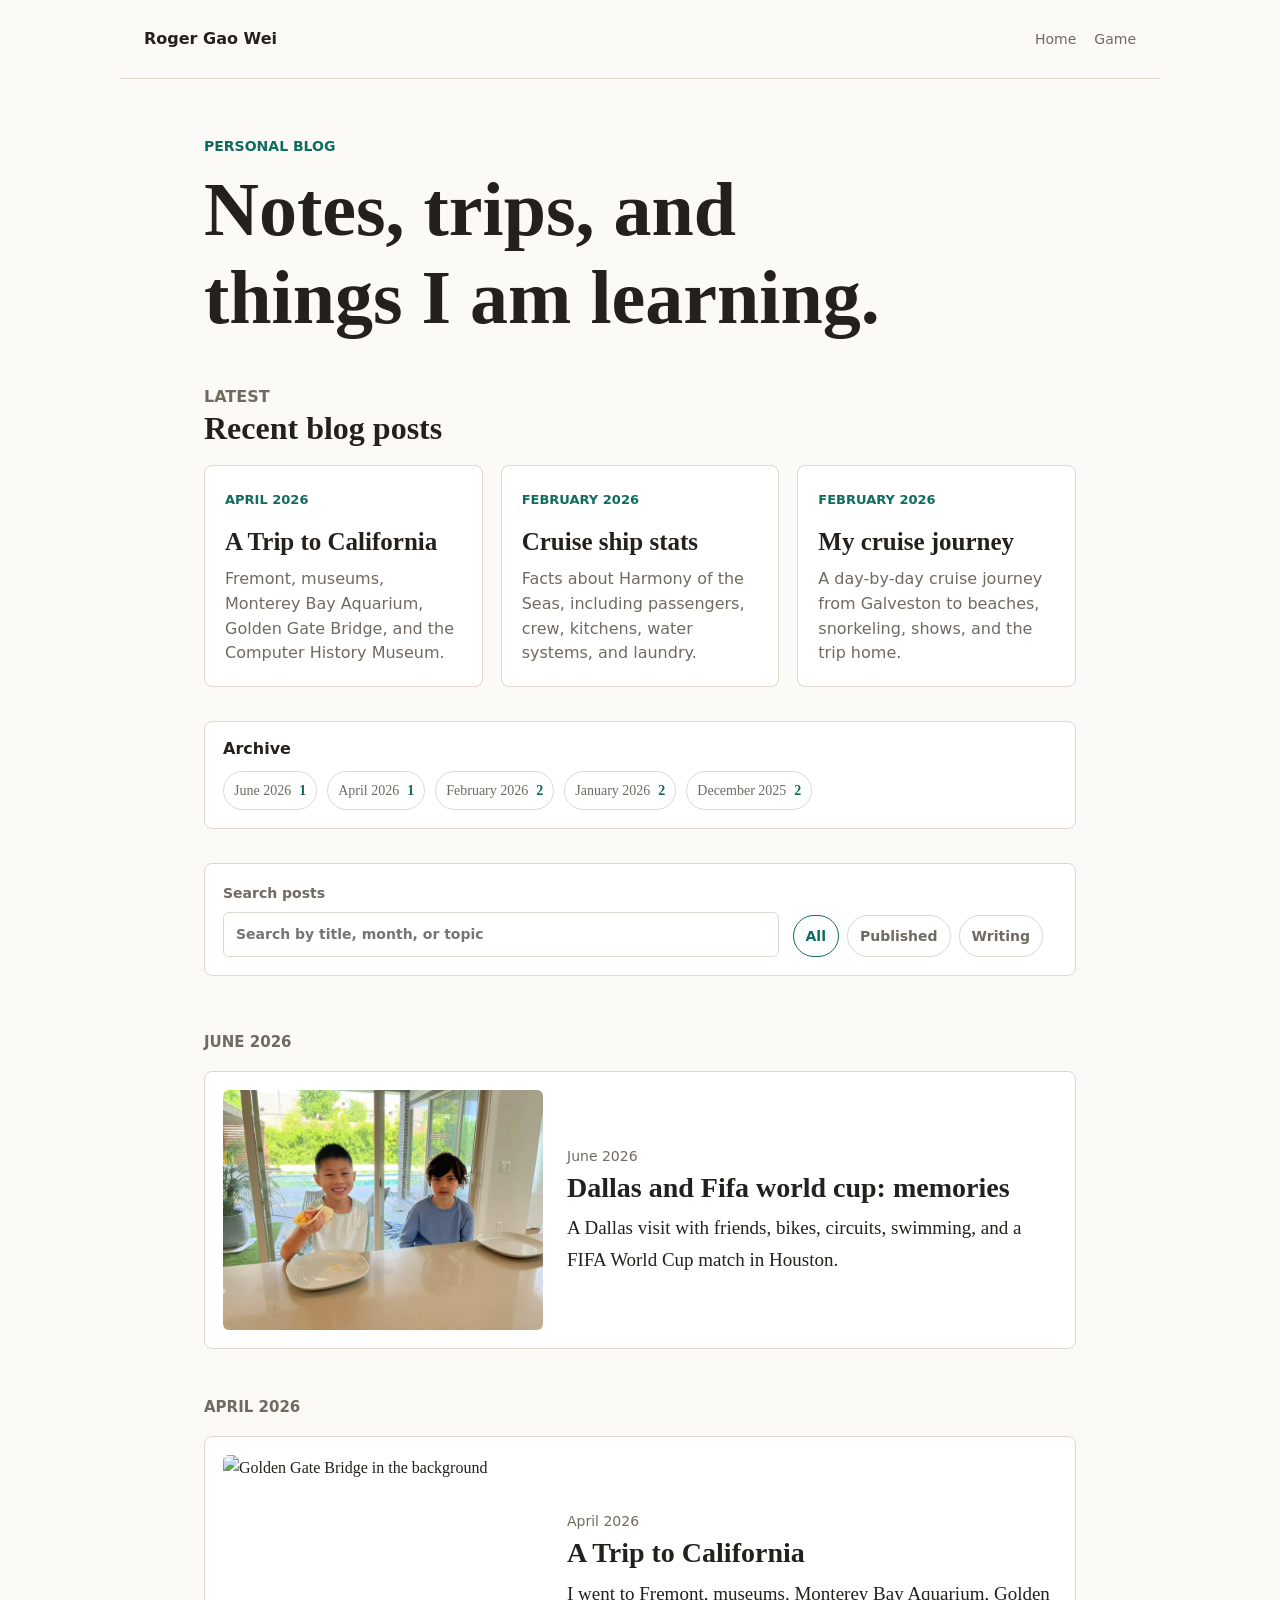
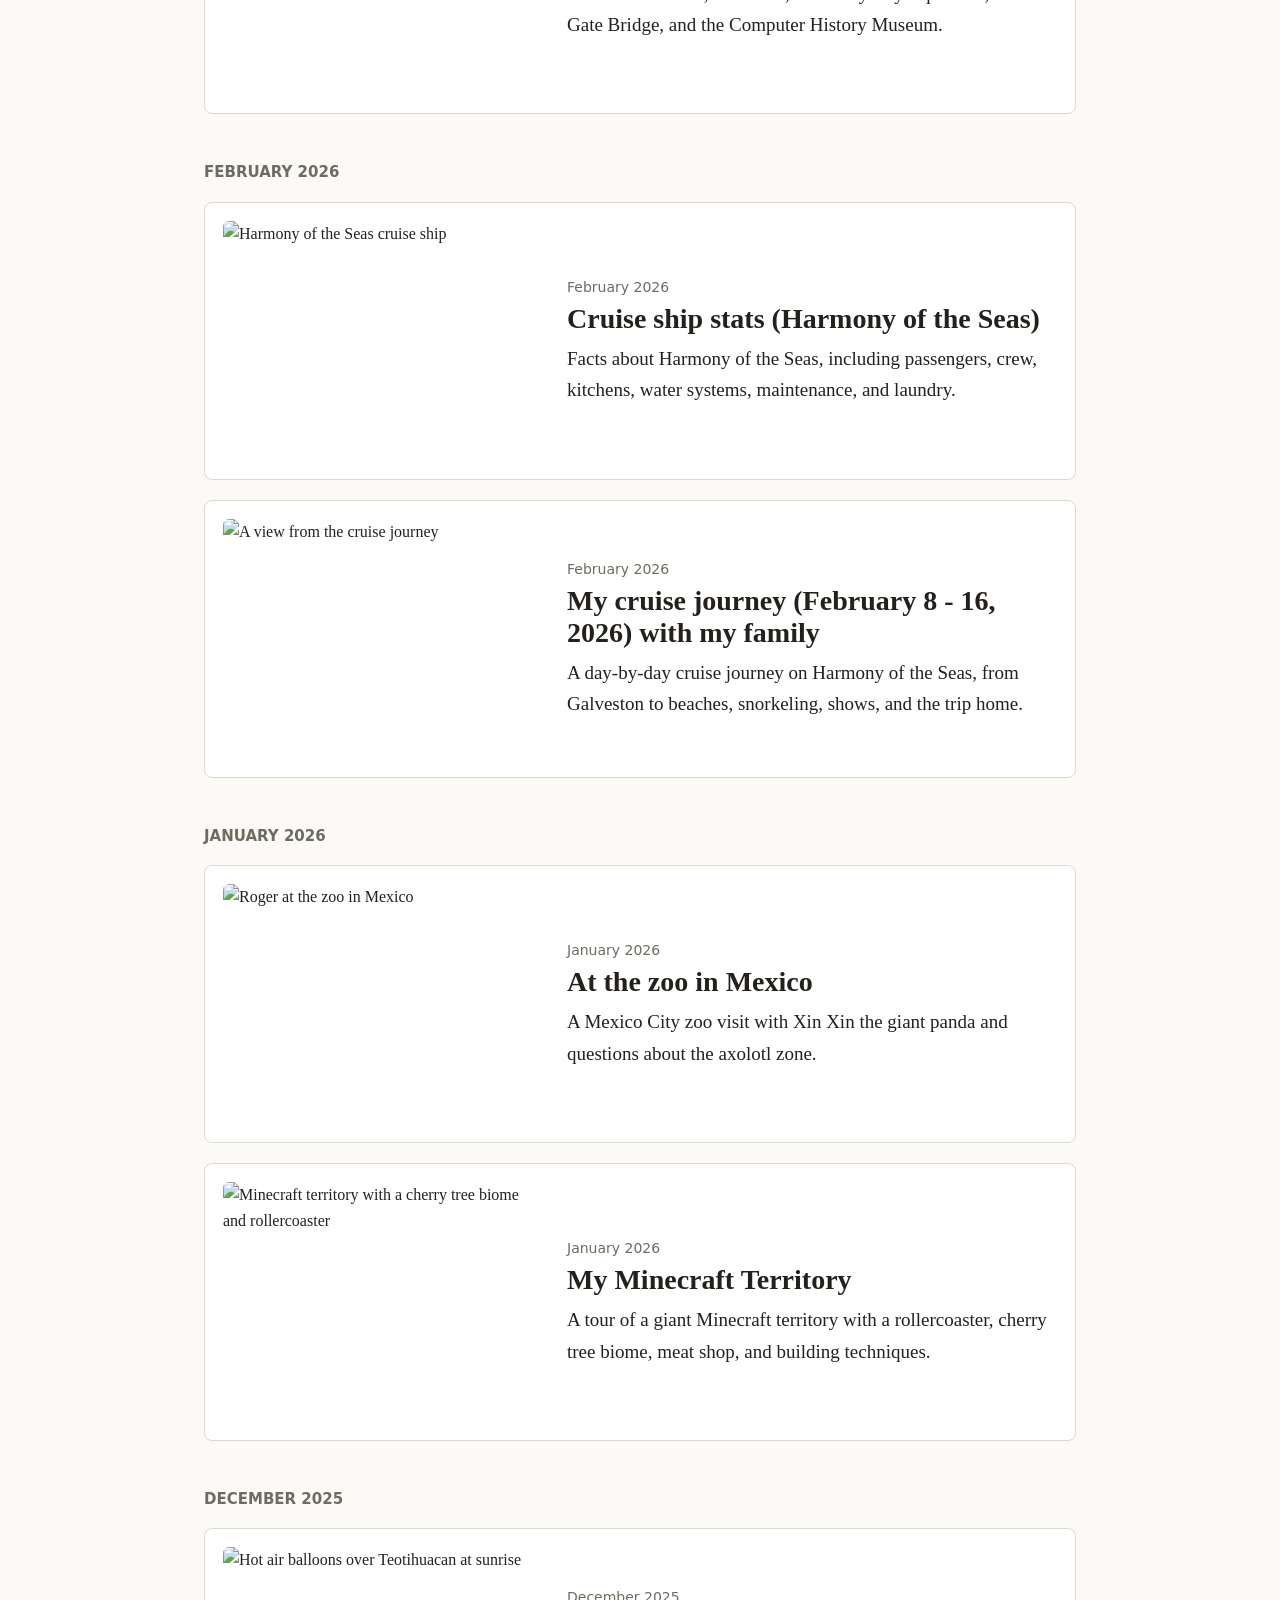
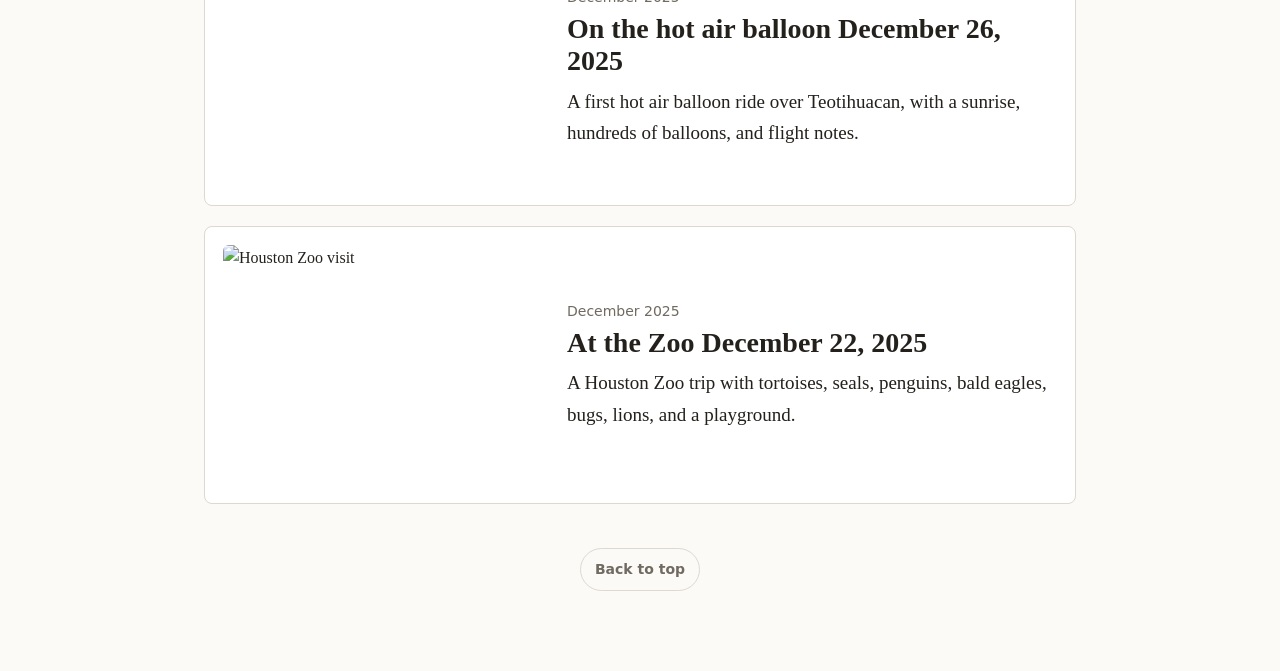
==== commit 251fc029: "Move recent posts to blog page" ====
--- a/blog/index.html
+++ b/blog/index.html
@@ -31,6 +31,36 @@
         <h1>Notes, trips, and things I am learning.</h1>
       </section>
 
+      <section class="latest" aria-label="Latest blog posts">
+        <div class="section-heading">
+          <p class="eyebrow">Latest</p>
+          <h2>Recent blog posts</h2>
+        </div>
+        <div class="latest-grid">
+          <article>
+            <a href="/blog/posts/a-trip-to-california.html">
+              <span>April 2026</span>
+              <h3>A Trip to California</h3>
+              <p>Fremont, museums, Monterey Bay Aquarium, Golden Gate Bridge, and the Computer History Museum.</p>
+            </a>
+          </article>
+          <article>
+            <a href="/blog/posts/cruise-ship-stats-harmony-of-the-seas.html">
+              <span>February 2026</span>
+              <h3>Cruise ship stats</h3>
+              <p>Facts about Harmony of the Seas, including passengers, crew, kitchens, water systems, and laundry.</p>
+            </a>
+          </article>
+          <article>
+            <a href="/blog/posts/my-cruise-journey-february-8-16-2026-with-my-family.html">
+              <span>February 2026</span>
+              <h3>My cruise journey</h3>
+              <p>A day-by-day cruise journey from Galveston to beaches, snorkeling, shows, and the trip home.</p>
+            </a>
+          </article>
+        </div>
+      </section>
+
       <section class="archive-nav" aria-label="Browse posts by month">
         <h2>Archive</h2>
         <div>
--- a/blog/styles.css
+++ b/blog/styles.css
@@ -28,6 +28,10 @@
   display: block;
   width: 100%;
   height: auto;
+}
+
+picture {
+  display: block;
 }
 
 .site-header {
@@ -74,6 +78,61 @@
   margin-bottom: 44px;
 }
 
+.latest {
+  margin: 0 0 34px;
+}
+
+.section-heading {
+  margin-bottom: 18px;
+}
+
+.section-heading h2 {
+  margin: 0;
+  font-size: 32px;
+}
+
+.latest-grid {
+  display: grid;
+  grid-template-columns: repeat(3, minmax(0, 1fr));
+  gap: 18px;
+}
+
+.latest article a {
+  display: block;
+  min-height: 220px;
+  padding: 20px;
+  border: 1px solid var(--line);
+  border-radius: 8px;
+  background: var(--surface);
+  text-decoration: none;
+}
+
+.latest article a:hover {
+  border-color: var(--accent);
+}
+
+.latest span {
+  color: var(--accent);
+  font-family: ui-sans-serif, system-ui, -apple-system, BlinkMacSystemFont, "Segoe UI", sans-serif;
+  font-size: 13px;
+  font-weight: 800;
+  text-transform: uppercase;
+}
+
+.latest h3 {
+  margin: 16px 0 10px;
+  font-size: 25px;
+  line-height: 1.15;
+}
+
+.latest p {
+  margin: 0;
+  color: var(--muted);
+  font-family: ui-sans-serif, system-ui, -apple-system, BlinkMacSystemFont, "Segoe UI", sans-serif;
+  font-size: 16px;
+  line-height: 1.55;
+}
+
 .eyebrow,
 .date,
 .caption,
@@ -166,6 +225,69 @@
 .archive-nav span {
   color: var(--accent);
   font-weight: 700;
+}
+
+.blog-tools {
+  display: grid;
+  grid-template-columns: minmax(220px, 1fr) auto auto;
+  gap: 14px;
+  align-items: end;
+  margin: 0 0 28px;
+  padding: 18px;
+  border: 1px solid var(--line);
+  border-radius: 8px;
+  background: var(--surface);
+  font-family: ui-sans-serif, system-ui, -apple-system, BlinkMacSystemFont, "Segoe UI", sans-serif;
+}
+
+.blog-tools label {
+  display: grid;
+  gap: 7px;
+  color: var(--muted);
+  font-size: 14px;
+  font-weight: 700;
+}
+
+.blog-tools input {
+  width: 100%;
+  min-height: 42px;
+  border: 1px solid var(--line);
+  border-radius: 6px;
+  padding: 10px 12px;
+  color: var(--text);
+  background: #fff;
+  font: inherit;
+}
+
+.status-filter {
+  display: flex;
+  flex-wrap: wrap;
+  gap: 8px;
+}
+
+.status-filter button {
+  min-height: 42px;
+  border: 1px solid var(--line);
+  border-radius: 999px;
+  padding: 8px 12px;
+  background: #fff;
+  color: var(--muted);
+  font: 700 14px ui-sans-serif, system-ui, -apple-system, BlinkMacSystemFont, "Segoe UI", sans-serif;
+  cursor: pointer;
+}
+
+.status-filter button.active,
+.status-filter button:hover {
+  border-color: var(--accent);
+  color: var(--accent);
+}
+
+.filter-count {
+  margin: 0;
+  color: var(--muted);
+  font-size: 14px;
+  text-align: right;
+  white-space: nowrap;
 }
 
 .month-heading {
@@ -384,10 +506,15 @@
 }
 
 .comment-empty,
-.comment-status {
+.comment-status,
+.comment-reply-context {
   color: var(--muted);
   font-family: ui-sans-serif, system-ui, -apple-system, BlinkMacSystemFont, "Segoe UI", sans-serif;
   font-size: 15px;
+}
+
+.comment-reply-context {
+  margin: 0;
 }
 
 .comment-status[data-kind="success"] {
@@ -480,6 +607,32 @@
   overflow: hidden;
 }
 
+.page-bottom-nav {
+  display: flex;
+  justify-content: center;
+  margin-top: 44px;
+  font-family: ui-sans-serif, system-ui, -apple-system, BlinkMacSystemFont, "Segoe UI", sans-serif;
+}
+
+.page-bottom-nav a {
+  display: inline-flex;
+  align-items: center;
+  justify-content: center;
+  min-height: 42px;
+  padding: 9px 14px;
+  border: 1px solid var(--line);
+  border-radius: 999px;
+  color: var(--muted);
+  font-size: 14px;
+  font-weight: 700;
+  text-decoration: none;
+}
+
+.page-bottom-nav a:hover {
+  border-color: var(--accent);
+  color: var(--accent);
+}
+
 .admin-comments h1 {
   font-size: clamp(42px, 8vw, 68px);
 }
@@ -527,8 +680,14 @@
 
   .post-card a,
   .image-grid,
-  .image-grid.two {
+  .image-grid.two,
+  .latest-grid,
+  .blog-tools {
     grid-template-columns: 1fr;
+  }
+
+  .filter-count {
+    text-align: left;
   }
 
   .comment-replies {
@@ -540,4 +699,4 @@
   li {
     font-size: 18px;
   }
-}
+}
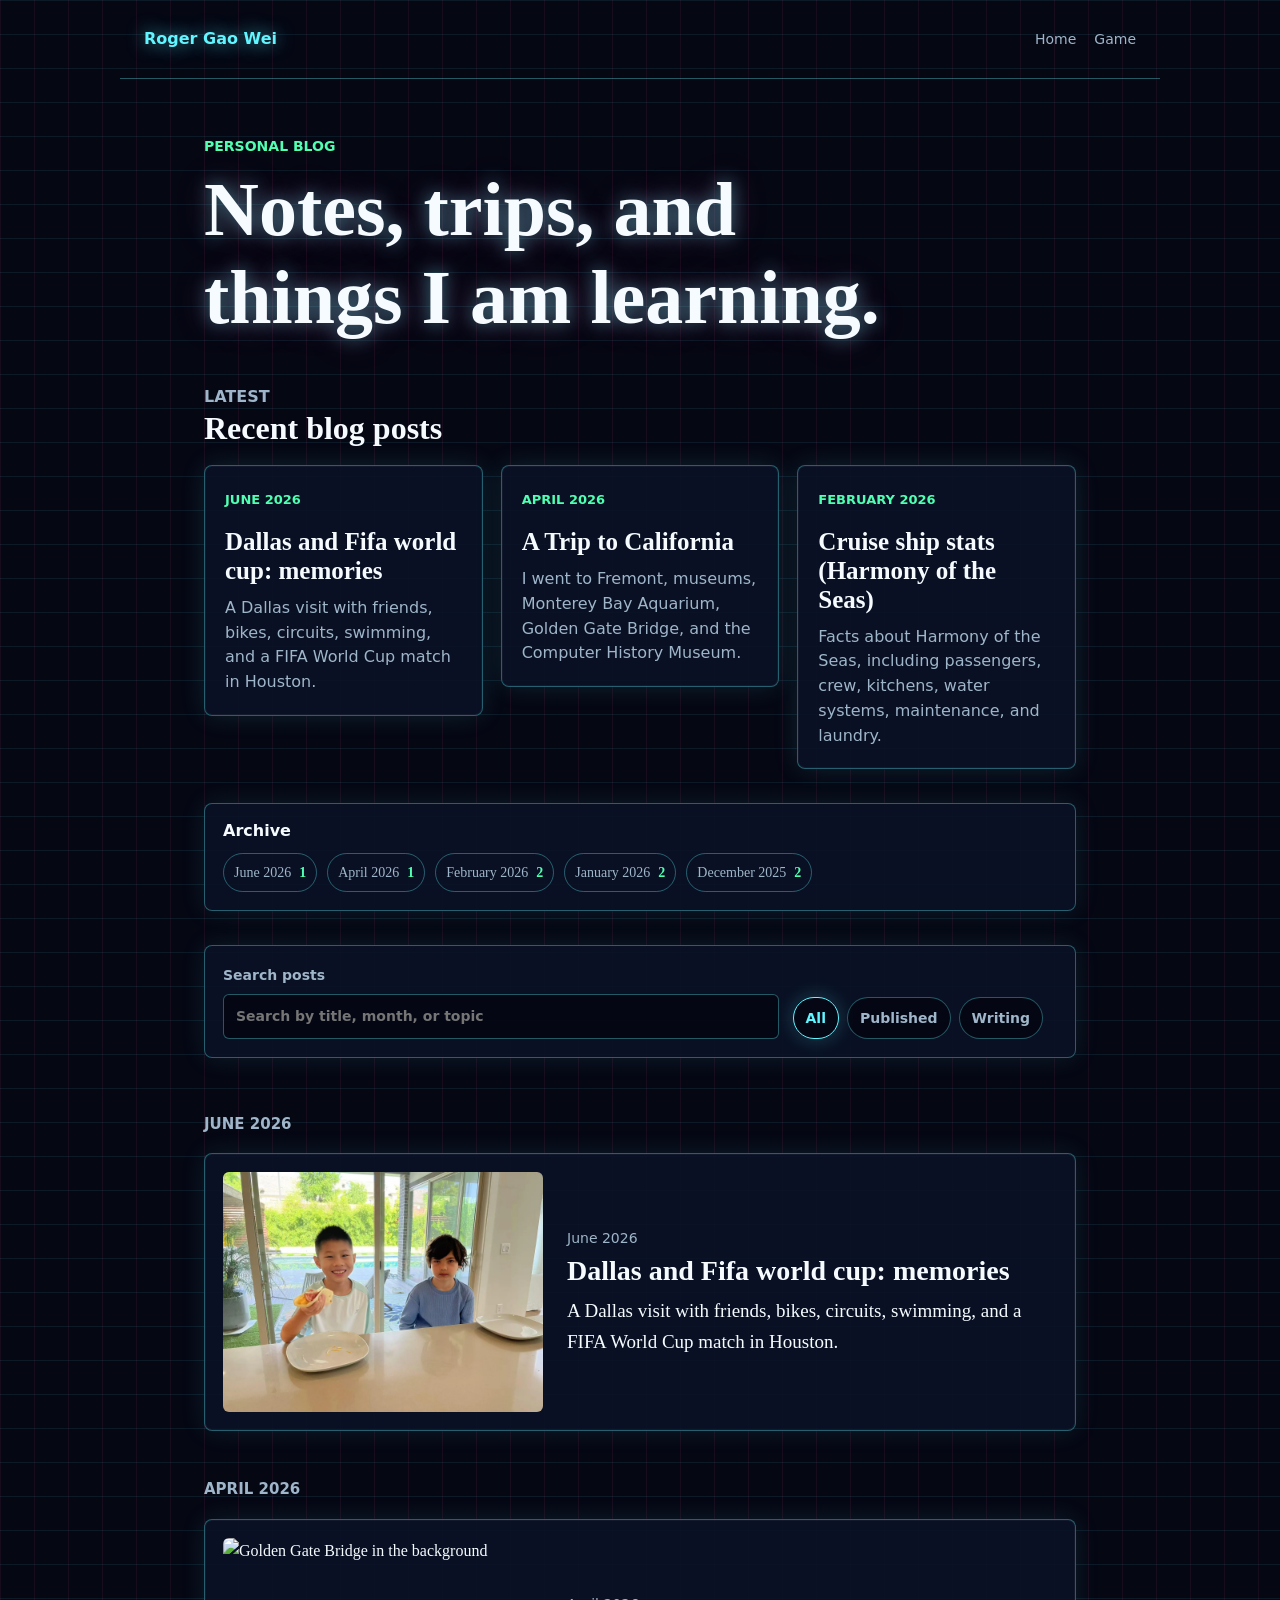
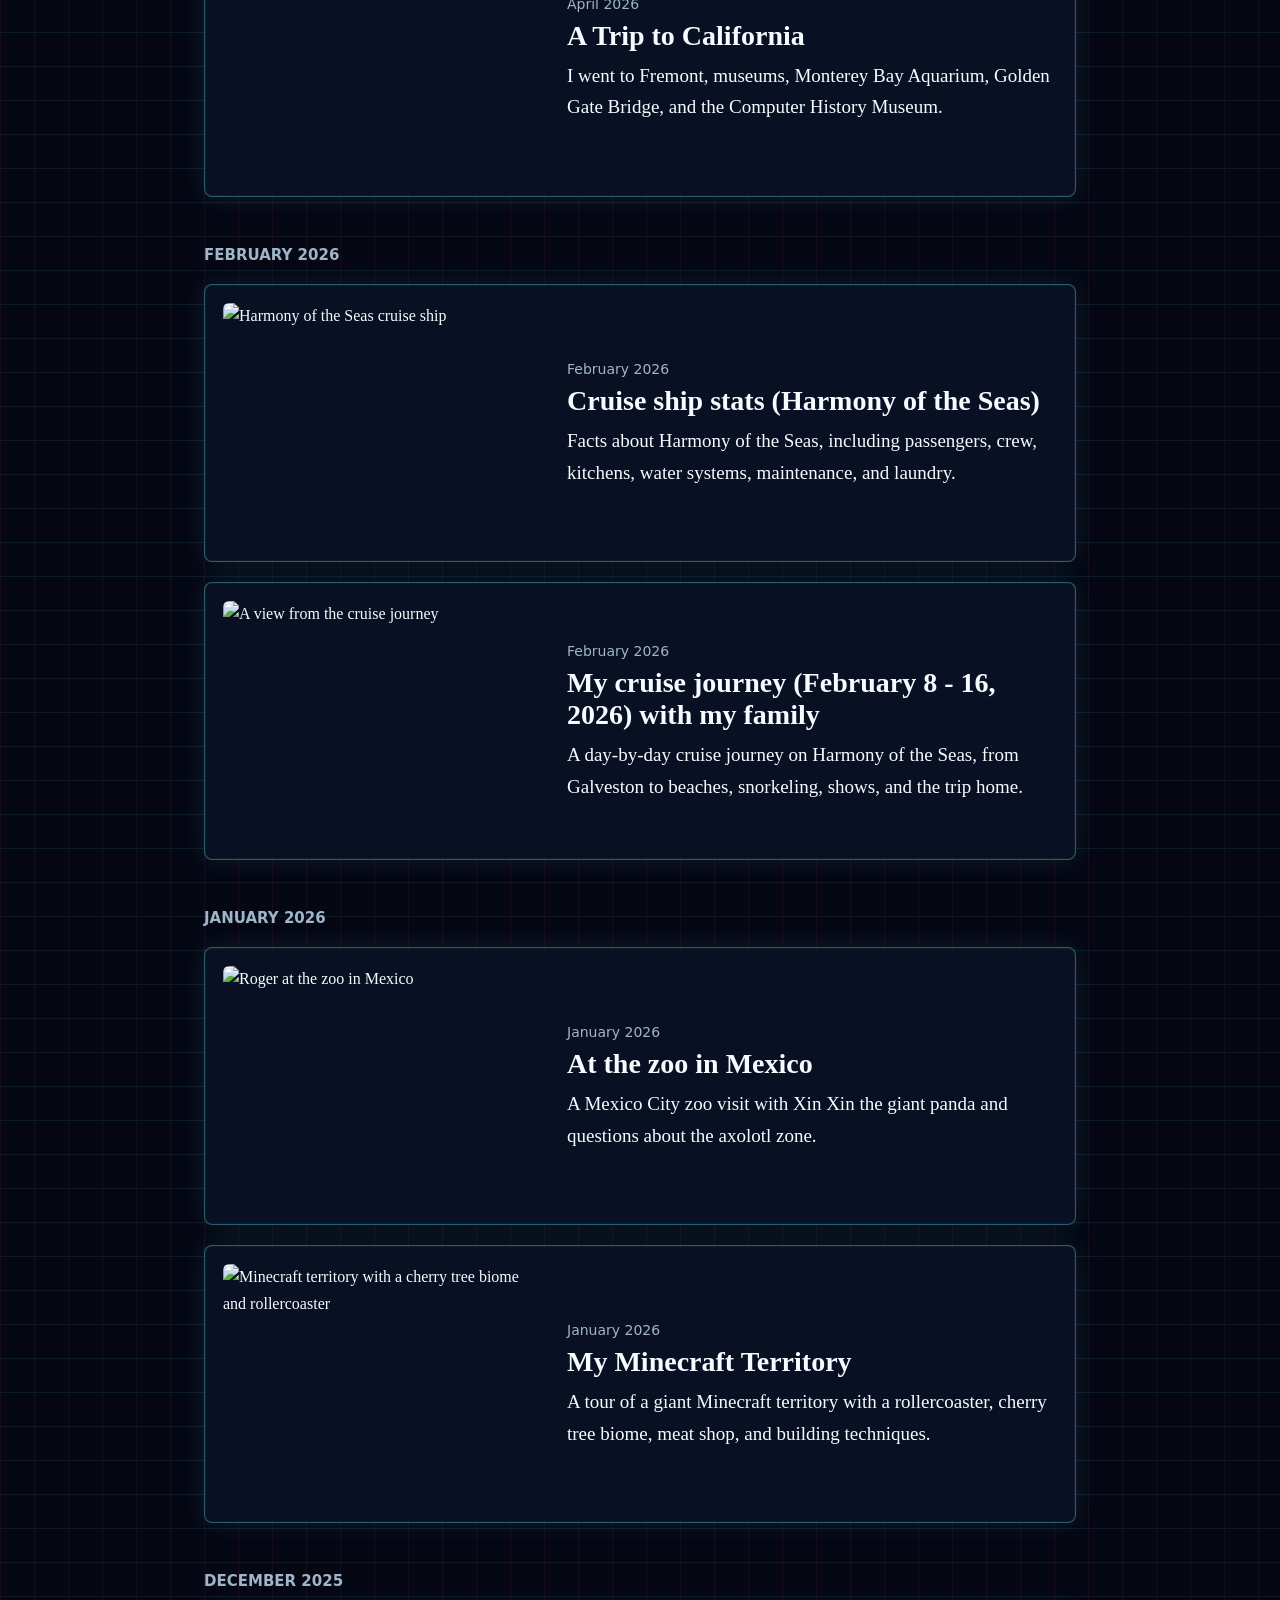
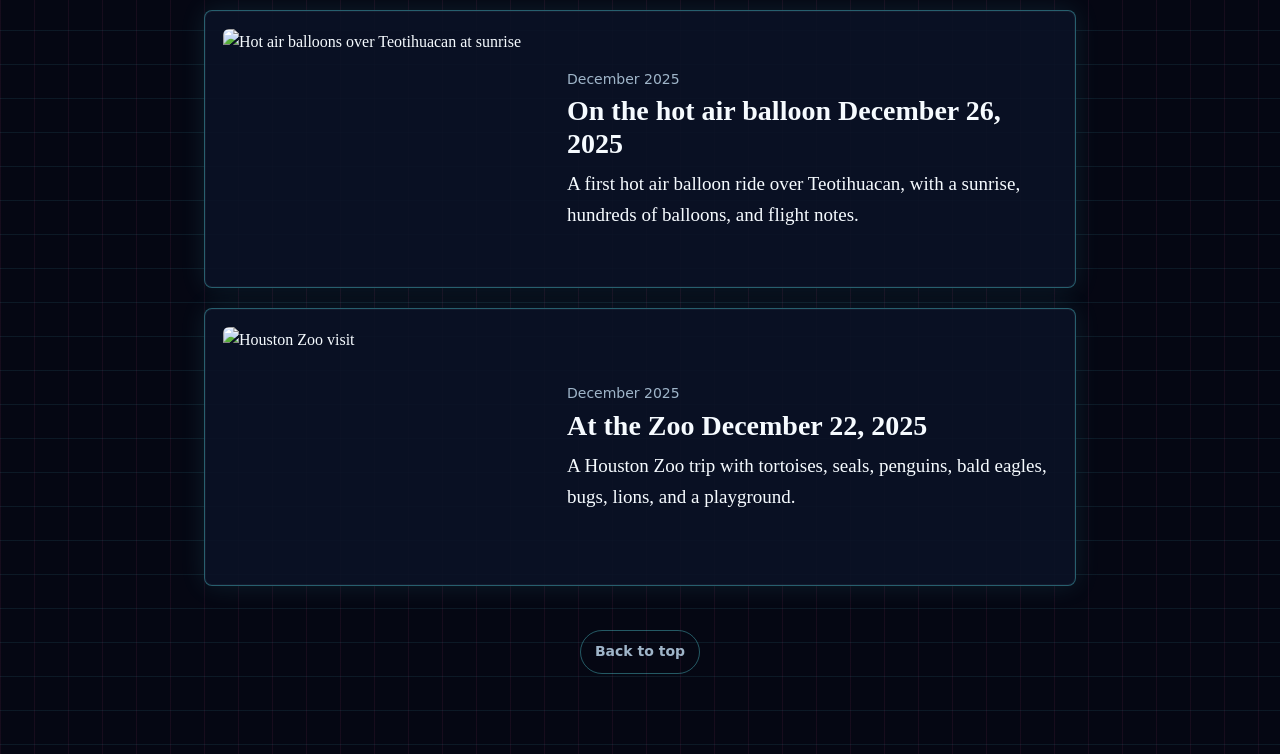
==== commit fee8bb43: "Apply neon theme and improve controls" ====
--- a/blog/index.html
+++ b/blog/index.html
@@ -38,24 +38,24 @@
         </div>
         <div class="latest-grid">
           <article>
+            <a href="/blog/posts/dallas-and-fifa-memories.html">
+              <span>June 2026</span>
+              <h3>Dallas and Fifa world cup: memories</h3>
+              <p>A Dallas visit with friends, bikes, circuits, swimming, and a FIFA World Cup match in Houston.</p>
+            </a>
+          </article>
+          <article>
             <a href="/blog/posts/a-trip-to-california.html">
               <span>April 2026</span>
               <h3>A Trip to California</h3>
-              <p>Fremont, museums, Monterey Bay Aquarium, Golden Gate Bridge, and the Computer History Museum.</p>
+              <p>I went to Fremont, museums, Monterey Bay Aquarium, Golden Gate Bridge, and the Computer History Museum.</p>
             </a>
           </article>
           <article>
             <a href="/blog/posts/cruise-ship-stats-harmony-of-the-seas.html">
               <span>February 2026</span>
-              <h3>Cruise ship stats</h3>
-              <p>Facts about Harmony of the Seas, including passengers, crew, kitchens, water systems, and laundry.</p>
-            </a>
-          </article>
-          <article>
-            <a href="/blog/posts/my-cruise-journey-february-8-16-2026-with-my-family.html">
-              <span>February 2026</span>
-              <h3>My cruise journey</h3>
-              <p>A day-by-day cruise journey from Galveston to beaches, snorkeling, shows, and the trip home.</p>
+              <h3>Cruise ship stats (Harmony of the Seas)</h3>
+              <p>Facts about Harmony of the Seas, including passengers, crew, kitchens, water systems, maintenance, and laundry.</p>
             </a>
           </article>
         </div>
--- a/blog/styles.css
+++ b/blog/styles.css
@@ -1,11 +1,14 @@
 :root {
-  color-scheme: light;
-  --bg: #fbfaf7;
-  --text: #24211d;
-  --muted: #706a61;
-  --line: #ded8cf;
-  --surface: #ffffff;
-  --accent: #0f6c5f;
+  color-scheme: dark;
+  --bg: #050713;
+  --text: #f6fbff;
+  --muted: #9fb5c9;
+  --line: rgba(97, 245, 255, 0.34);
+  --surface: rgba(10, 18, 38, 0.9);
+  --accent: #61f5ff;
+  --pink: #ff4f9a;
+  --green: #51ffb2;
+  --yellow: #ffe45e;
 }
 
 * {
@@ -14,7 +17,10 @@
 
 body {
   margin: 0;
-  background: var(--bg);
+  background:
+    linear-gradient(rgba(97, 245, 255, 0.08) 1px, transparent 1px) 0 0 / 34px 34px,
+    linear-gradient(90deg, rgba(255, 79, 154, 0.07) 1px, transparent 1px) 0 0 / 34px 34px,
+    var(--bg);
   color: var(--text);
   font-family: ui-serif, Georgia, Cambria, "Times New Roman", serif;
   line-height: 1.65;
@@ -22,6 +28,19 @@
 
 a {
   color: inherit;
+}
+
+a,
+button {
+  -webkit-tap-highlight-color: transparent;
+}
+
+a:focus-visible,
+button:focus-visible,
+input:focus-visible,
+textarea:focus-visible {
+  outline: 3px solid var(--yellow);
+  outline-offset: 4px;
 }
 
 img {
@@ -47,8 +66,10 @@
 }
 
 .brand {
+  color: var(--accent);
   font-weight: 700;
   text-decoration: none;
+  text-shadow: 0 0 18px rgba(97, 245, 255, 0.68);
 }
 
 nav {
@@ -63,7 +84,8 @@
 }
 
 nav a:hover {
-  color: var(--accent);
+  color: var(--yellow);
+  text-shadow: 0 0 14px rgba(255, 228, 94, 0.8);
 }
 
 .page,
@@ -105,14 +127,23 @@
   border-radius: 8px;
   background: var(--surface);
   text-decoration: none;
-}
-
-.latest article a:hover {
-  border-color: var(--accent);
+  box-shadow: inset 0 0 0 1px rgba(255, 255, 255, 0.04), 0 0 26px rgba(97, 245, 255, 0.12);
+  transition: border-color 160ms ease, box-shadow 160ms ease, transform 160ms ease;
+}
+
+.latest article a:hover,
+.latest article a:focus-visible {
+  border-color: var(--yellow);
+  box-shadow: 0 0 0 1px rgba(255, 228, 94, 0.52), 0 0 34px rgba(255, 228, 94, 0.22);
+  transform: translateY(-2px);
+}
+
+.latest article a:active {
+  transform: translateY(1px);
 }
 
 .latest span {
-  color: var(--accent);
+  color: var(--green);
   font-family: ui-sans-serif, system-ui, -apple-system, BlinkMacSystemFont, "Segoe UI", sans-serif;
   font-size: 13px;
   font-weight: 800;
@@ -144,7 +175,7 @@
 
 .eyebrow {
   margin: 0 0 8px;
-  color: var(--accent);
+  color: var(--green);
   font-weight: 700;
   text-transform: uppercase;
 }
@@ -159,6 +190,9 @@
   max-width: 820px;
   margin: 0;
   font-size: clamp(42px, 8vw, 76px);
+  text-shadow:
+    0 0 18px rgba(97, 245, 255, 0.45),
+    0 0 34px rgba(255, 79, 154, 0.28);
 }
 
 h2 {
@@ -186,6 +220,7 @@
   border: 1px solid var(--line);
   border-radius: 8px;
   background: var(--surface);
+  box-shadow: 0 0 26px rgba(97, 245, 255, 0.1);
 }
 
 .archive-nav h2,
@@ -215,15 +250,19 @@
   color: var(--muted);
   font-size: 14px;
   text-decoration: none;
-}
-
-.archive-nav a:hover {
-  color: var(--accent);
-  border-color: var(--accent);
+  transition: border-color 160ms ease, color 160ms ease, box-shadow 160ms ease, transform 160ms ease;
+}
+
+.archive-nav a:hover,
+.archive-nav a:focus-visible {
+  color: var(--yellow);
+  border-color: var(--yellow);
+  box-shadow: 0 0 18px rgba(255, 228, 94, 0.2);
+  transform: translateY(-1px);
 }
 
 .archive-nav span {
-  color: var(--accent);
+  color: var(--green);
   font-weight: 700;
 }
 
@@ -238,6 +277,7 @@
   border-radius: 8px;
   background: var(--surface);
   font-family: ui-sans-serif, system-ui, -apple-system, BlinkMacSystemFont, "Segoe UI", sans-serif;
+  box-shadow: 0 0 26px rgba(97, 245, 255, 0.1);
 }
 
 .blog-tools label {
@@ -255,7 +295,7 @@
   border-radius: 6px;
   padding: 10px 12px;
   color: var(--text);
-  background: #fff;
+  background: rgba(5, 7, 19, 0.92);
   font: inherit;
 }
 
@@ -270,16 +310,29 @@
   border: 1px solid var(--line);
   border-radius: 999px;
   padding: 8px 12px;
-  background: #fff;
+  background: rgba(5, 7, 19, 0.92);
   color: var(--muted);
   font: 700 14px ui-sans-serif, system-ui, -apple-system, BlinkMacSystemFont, "Segoe UI", sans-serif;
   cursor: pointer;
+  transition: border-color 160ms ease, color 160ms ease, box-shadow 160ms ease, transform 160ms ease;
 }
 
 .status-filter button.active,
-.status-filter button:hover {
+.status-filter button:hover,
+.status-filter button:focus-visible {
+  border-color: var(--yellow);
+  color: var(--yellow);
+  box-shadow: 0 0 18px rgba(255, 228, 94, 0.18);
+}
+
+.status-filter button.active {
   border-color: var(--accent);
   color: var(--accent);
+  box-shadow: 0 0 20px rgba(97, 245, 255, 0.22);
+}
+
+.status-filter button:active {
+  transform: translateY(1px);
 }
 
 .filter-count {
@@ -308,6 +361,19 @@
   border: 1px solid var(--line);
   border-radius: 8px;
   text-decoration: none;
+  box-shadow: inset 0 0 0 1px rgba(255, 255, 255, 0.04), 0 0 26px rgba(97, 245, 255, 0.1);
+  transition: border-color 160ms ease, box-shadow 160ms ease, transform 160ms ease;
+}
+
+.post-card a:hover,
+.post-card a:focus-visible {
+  border-color: var(--yellow);
+  box-shadow: 0 0 0 1px rgba(255, 228, 94, 0.52), 0 0 34px rgba(255, 228, 94, 0.22);
+  transform: translateY(-2px);
+}
+
+.post-card a:active {
+  transform: translateY(1px);
 }
 
 .post-card img {
@@ -322,7 +388,7 @@
   aspect-ratio: 4 / 3;
   border: 1px solid var(--line);
   border-radius: 6px;
-  background: #eef5f2;
+  background: rgba(81, 255, 178, 0.1);
   color: var(--accent);
   font-family: ui-sans-serif, system-ui, -apple-system, BlinkMacSystemFont, "Segoe UI", sans-serif;
   font-size: 72px;
@@ -346,7 +412,7 @@
   padding: 14px 16px;
   border: 1px solid var(--line);
   border-radius: 8px;
-  background: #eef5f2;
+  background: rgba(81, 255, 178, 0.1);
   color: var(--muted);
   font-family: ui-sans-serif, system-ui, -apple-system, BlinkMacSystemFont, "Segoe UI", sans-serif;
 }
@@ -387,7 +453,8 @@
 .image-grid img {
   border-radius: 8px;
   border: 1px solid var(--line);
-  background: #eee8df;
+  background: rgba(97, 245, 255, 0.1);
+  box-shadow: 0 0 24px rgba(97, 245, 255, 0.12);
 }
 
 figcaption,
@@ -415,7 +482,7 @@
   margin: 26px 0;
   padding: 18px 20px;
   border-left: 4px solid var(--accent);
-  background: #eef5f2;
+  background: rgba(81, 255, 178, 0.1);
 }
 
 .puzzle p {
@@ -468,6 +535,7 @@
   border: 1px solid var(--line);
   border-radius: 8px;
   background: var(--surface);
+  box-shadow: 0 0 22px rgba(97, 245, 255, 0.08);
 }
 
 .comment-replies {
@@ -479,7 +547,7 @@
 }
 
 .comment-reply {
-  background: #fbfaf7;
+  background: rgba(5, 7, 19, 0.72);
 }
 
 .comment-item header,
@@ -522,7 +590,7 @@
 }
 
 .comment-status[data-kind="error"] {
-  color: #9b2c2c;
+  color: var(--pink);
 }
 
 .comment-form,
@@ -534,6 +602,7 @@
   border-radius: 8px;
   background: var(--surface);
   font-family: ui-sans-serif, system-ui, -apple-system, BlinkMacSystemFont, "Segoe UI", sans-serif;
+  box-shadow: 0 0 26px rgba(97, 245, 255, 0.1);
 }
 
 .comment-form label,
@@ -553,7 +622,7 @@
   border-radius: 6px;
   padding: 11px 12px;
   color: var(--text);
-  background: #fff;
+  background: rgba(5, 7, 19, 0.92);
   font: inherit;
 }
 
@@ -572,9 +641,11 @@
   border-radius: 6px;
   padding: 9px 13px;
   background: var(--accent);
-  color: #fff;
+  color: #050713;
   font: 700 14px ui-sans-serif, system-ui, -apple-system, BlinkMacSystemFont, "Segoe UI", sans-serif;
   cursor: pointer;
+  box-shadow: 0 0 22px rgba(97, 245, 255, 0.22);
+  transition: filter 160ms ease, box-shadow 160ms ease, transform 160ms ease;
 }
 
 .comment-form button:hover,
@@ -582,8 +653,24 @@
 .comment-cancel-reply:hover,
 .admin-token-form button:hover,
 .admin-toolbar button:hover,
-.admin-comment button:hover {
-  filter: brightness(0.95);
+.admin-comment button:hover,
+.comment-form button:focus-visible,
+.comment-reply-button:focus-visible,
+.comment-cancel-reply:focus-visible,
+.admin-token-form button:focus-visible,
+.admin-toolbar button:focus-visible,
+.admin-comment button:focus-visible {
+  filter: brightness(1.08);
+  box-shadow: 0 0 28px rgba(97, 245, 255, 0.34);
+}
+
+.comment-form button:active,
+.comment-reply-button:active,
+.comment-cancel-reply:active,
+.admin-token-form button:active,
+.admin-toolbar button:active,
+.admin-comment button:active {
+  transform: translateY(1px);
 }
 
 .comment-reply-button,
@@ -591,7 +678,7 @@
   min-height: 34px;
   margin-top: 10px;
   padding: 6px 10px;
-  background: #fff;
+  background: rgba(5, 7, 19, 0.92);
   color: var(--accent);
 }
 
@@ -626,11 +713,15 @@
   font-size: 14px;
   font-weight: 700;
   text-decoration: none;
-}
-
-.page-bottom-nav a:hover {
-  border-color: var(--accent);
-  color: var(--accent);
+  transition: border-color 160ms ease, color 160ms ease, box-shadow 160ms ease, transform 160ms ease;
+}
+
+.page-bottom-nav a:hover,
+.page-bottom-nav a:focus-visible {
+  border-color: var(--yellow);
+  color: var(--yellow);
+  box-shadow: 0 0 20px rgba(255, 228, 94, 0.2);
+  transform: translateY(-1px);
 }
 
 .admin-comments h1 {
@@ -658,14 +749,14 @@
 
 .admin-comment button[data-action="hidden"],
 .admin-comment button[data-action="pending"] {
-  background: #fff;
+  background: rgba(5, 7, 19, 0.92);
   color: var(--accent);
 }
 
 .admin-comment button[data-action="delete"],
 .admin-toolbar button[data-forget-token] {
-  border-color: #9b2c2c;
-  background: #9b2c2c;
+  border-color: var(--pink);
+  background: var(--pink);
 }
 
 @media (max-width: 720px) {
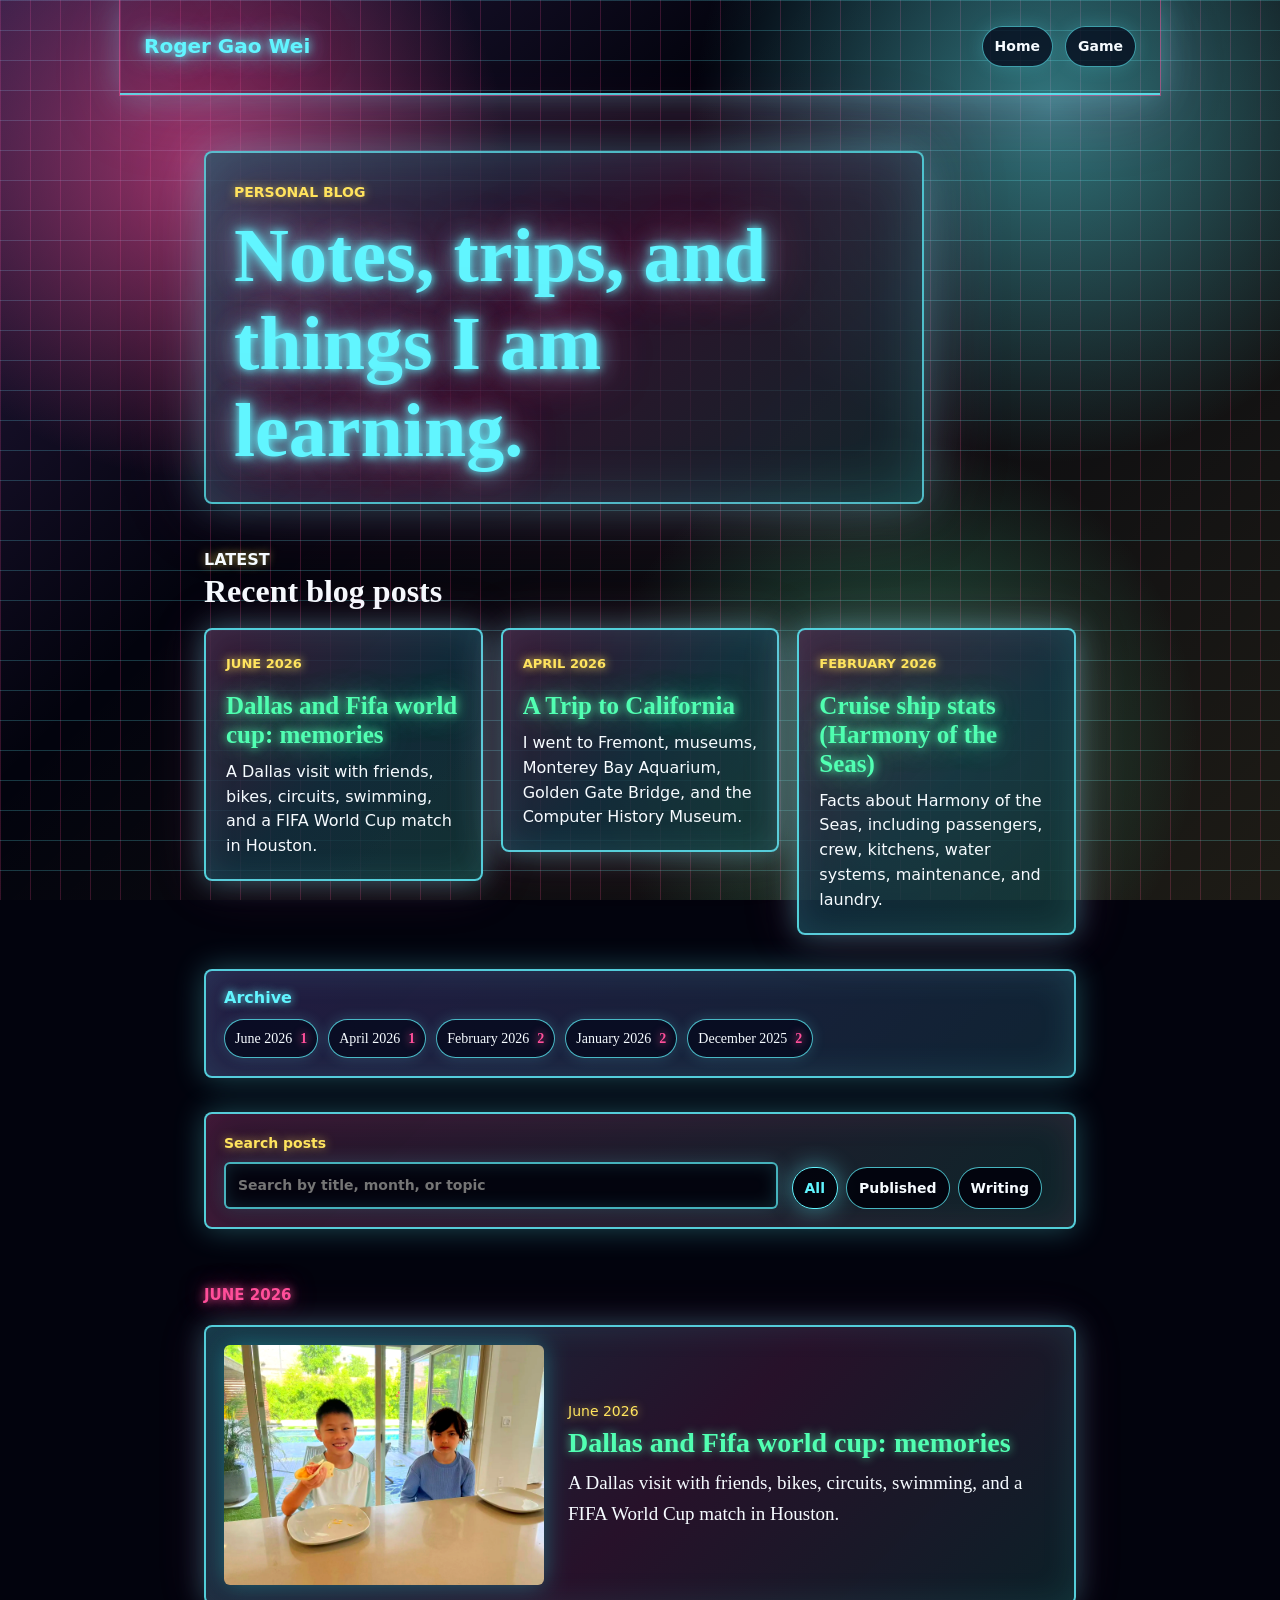
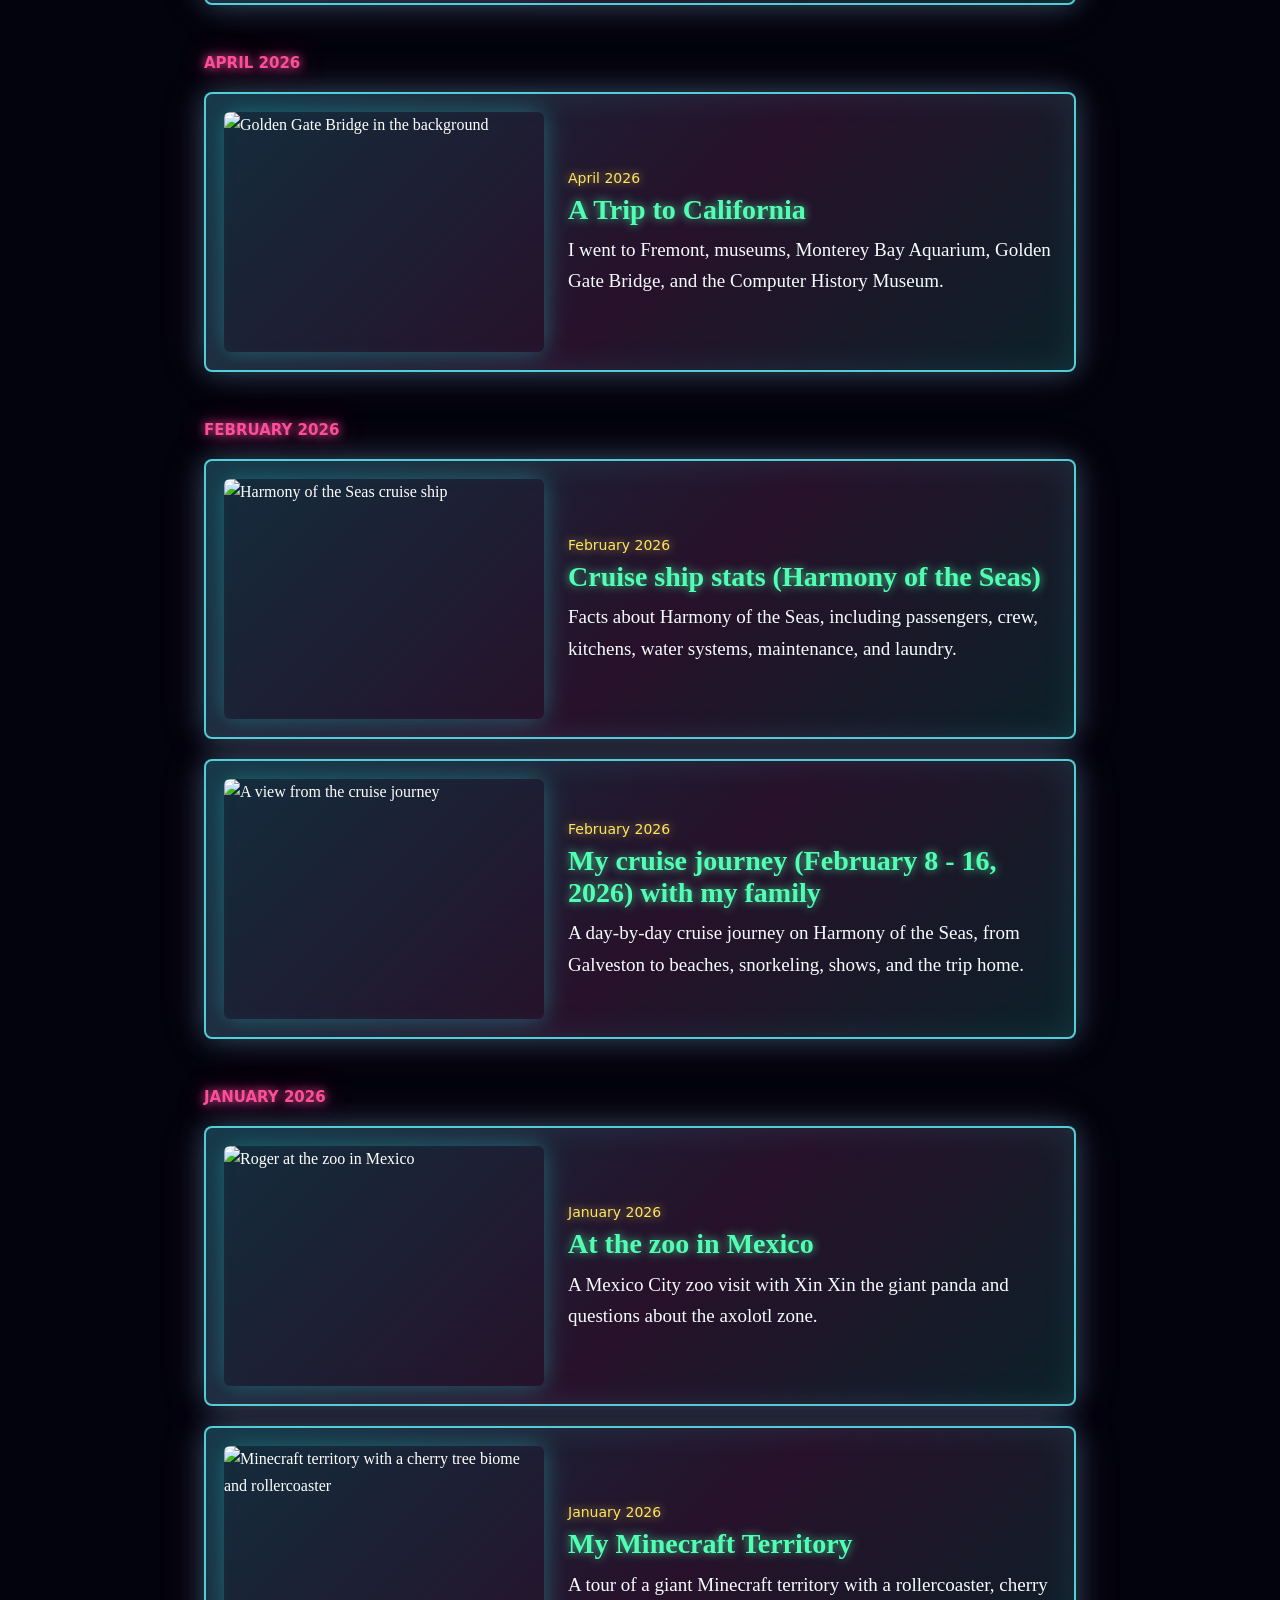
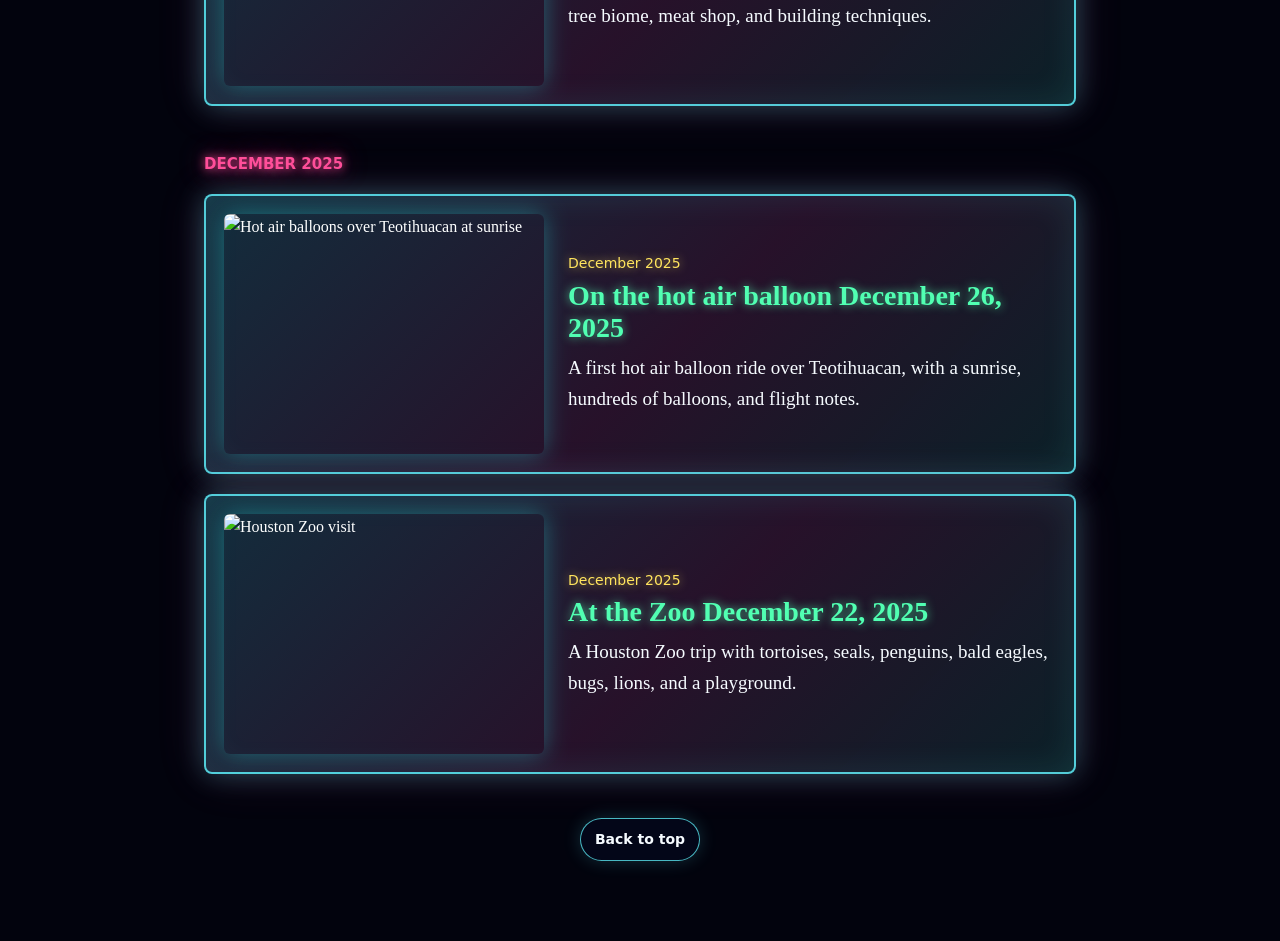
==== commit a8f6b7ae: "Make home and blog visibly neon" ====
--- a/blog/index.html
+++ b/blog/index.html
@@ -14,7 +14,7 @@
     <meta name="twitter:card" content="summary">
     <meta name="twitter:title" content="Roger Gao Wei Blog">
     <meta name="twitter:description" content="Personal essays and trip notes by Roger Gao Wei.">
-    <link rel="stylesheet" href="/blog/styles.css">
+    <link rel="stylesheet" href="/blog/styles.css?v=neon-blog-2">
   </head>
   <body id="top">
     <header class="site-header">
--- a/blog/styles.css
+++ b/blog/styles.css
@@ -1,14 +1,15 @@
 :root {
   color-scheme: dark;
-  --bg: #050713;
+  --bg: #02030d;
   --text: #f6fbff;
-  --muted: #9fb5c9;
-  --line: rgba(97, 245, 255, 0.34);
-  --surface: rgba(10, 18, 38, 0.9);
+  --muted: #d2e6ff;
+  --line: rgba(97, 245, 255, 0.82);
+  --surface: rgba(5, 9, 28, 0.78);
   --accent: #61f5ff;
   --pink: #ff4f9a;
   --green: #51ffb2;
   --yellow: #ffe45e;
+  --violet: #b675ff;
 }
 
 * {
@@ -18,12 +19,22 @@
 body {
   margin: 0;
   background:
-    linear-gradient(rgba(97, 245, 255, 0.08) 1px, transparent 1px) 0 0 / 34px 34px,
-    linear-gradient(90deg, rgba(255, 79, 154, 0.07) 1px, transparent 1px) 0 0 / 34px 34px,
+    radial-gradient(circle at 15% 18%, rgba(255, 79, 154, 0.54), transparent 24%),
+    radial-gradient(circle at 82% 12%, rgba(97, 245, 255, 0.46), transparent 27%),
+    radial-gradient(circle at 70% 82%, rgba(81, 255, 178, 0.32), transparent 26%),
+    linear-gradient(135deg, rgba(182, 117, 255, 0.22), transparent 36%, rgba(255, 228, 94, 0.11)),
+    linear-gradient(rgba(97, 245, 255, 0.22) 1px, transparent 1px) 0 0 / 30px 30px,
+    linear-gradient(90deg, rgba(255, 79, 154, 0.2) 1px, transparent 1px) 0 0 / 30px 30px,
     var(--bg);
+  background-attachment: fixed;
   color: var(--text);
   font-family: ui-serif, Georgia, Cambria, "Times New Roman", serif;
   line-height: 1.65;
+}
+
+::selection {
+  background: var(--pink);
+  color: var(--bg);
 }
 
 a {
@@ -47,6 +58,7 @@
   display: block;
   width: 100%;
   height: auto;
+  filter: saturate(1.35) contrast(1.08);
 }
 
 picture {
@@ -61,31 +73,46 @@
   max-width: 1040px;
   margin: 0 auto;
   padding: 26px 24px;
-  border-bottom: 1px solid var(--line);
-  font-family: ui-sans-serif, system-ui, -apple-system, BlinkMacSystemFont, "Segoe UI", sans-serif;
+  border-bottom: 2px solid var(--line);
+  font-family: ui-sans-serif, system-ui, -apple-system, BlinkMacSystemFont, "Segoe UI", sans-serif;
+  box-shadow: 0 0 0 1px rgba(255, 79, 154, 0.48), 0 0 34px rgba(97, 245, 255, 0.32), 0 18px 70px rgba(255, 79, 154, 0.16);
 }
 
 .brand {
   color: var(--accent);
+  font-size: 20px;
   font-weight: 700;
   text-decoration: none;
-  text-shadow: 0 0 18px rgba(97, 245, 255, 0.68);
+  text-shadow: 0 0 8px var(--accent), 0 0 24px rgba(97, 245, 255, 0.9), 0 0 52px rgba(255, 79, 154, 0.55);
+}
+
+.brand:hover {
+  color: var(--pink);
+  text-shadow: 0 0 18px rgba(255, 79, 154, 0.78);
 }
 
 nav {
   display: flex;
-  gap: 18px;
-  color: var(--muted);
+  gap: 12px;
+  color: var(--text);
   font-size: 14px;
+  font-weight: 800;
 }
 
 nav a {
+  padding: 8px 12px;
+  border: 1px solid rgba(97, 245, 255, 0.6);
+  border-radius: 999px;
+  background: rgba(5, 9, 28, 0.78);
+  box-shadow: 0 0 18px rgba(97, 245, 255, 0.18);
   text-decoration: none;
 }
 
 nav a:hover {
   color: var(--yellow);
-  text-shadow: 0 0 14px rgba(255, 228, 94, 0.8);
+  border-color: var(--yellow);
+  box-shadow: 0 0 24px rgba(255, 228, 94, 0.42);
+  text-shadow: 0 0 10px var(--yellow), 0 0 28px rgba(255, 228, 94, 0.9);
 }
 
 .page,
@@ -98,6 +125,13 @@
 .intro {
   max-width: 720px;
   margin-bottom: 44px;
+  padding: 28px;
+  border: 2px solid rgba(97, 245, 255, 0.72);
+  border-radius: 8px;
+  background:
+    linear-gradient(135deg, rgba(97, 245, 255, 0.18), rgba(255, 79, 154, 0.16) 48%, rgba(81, 255, 178, 0.12)),
+    rgba(5, 9, 28, 0.66);
+  box-shadow: inset 0 0 60px rgba(97, 245, 255, 0.16), 0 0 44px rgba(97, 245, 255, 0.3), 0 0 90px rgba(255, 79, 154, 0.18);
 }
 
 .latest {
@@ -123,18 +157,20 @@
   display: block;
   min-height: 220px;
   padding: 20px;
-  border: 1px solid var(--line);
+  border: 2px solid var(--line);
   border-radius: 8px;
-  background: var(--surface);
+  background:
+    linear-gradient(135deg, rgba(255, 79, 154, 0.22), rgba(97, 245, 255, 0.14) 52%, rgba(81, 255, 178, 0.16)),
+    var(--surface);
   text-decoration: none;
-  box-shadow: inset 0 0 0 1px rgba(255, 255, 255, 0.04), 0 0 26px rgba(97, 245, 255, 0.12);
+  box-shadow: inset 0 0 34px rgba(97, 245, 255, 0.12), 0 0 28px rgba(97, 245, 255, 0.34), 0 0 56px rgba(255, 79, 154, 0.18);
   transition: border-color 160ms ease, box-shadow 160ms ease, transform 160ms ease;
 }
 
 .latest article a:hover,
 .latest article a:focus-visible {
   border-color: var(--yellow);
-  box-shadow: 0 0 0 1px rgba(255, 228, 94, 0.52), 0 0 34px rgba(255, 228, 94, 0.22);
+  box-shadow: 0 0 0 1px rgba(255, 228, 94, 0.7), 0 0 30px rgba(255, 228, 94, 0.56), 0 0 80px rgba(255, 79, 154, 0.26);
   transform: translateY(-2px);
 }
 
@@ -143,22 +179,25 @@
 }
 
 .latest span {
-  color: var(--green);
+  color: var(--yellow);
   font-family: ui-sans-serif, system-ui, -apple-system, BlinkMacSystemFont, "Segoe UI", sans-serif;
   font-size: 13px;
   font-weight: 800;
   text-transform: uppercase;
+  text-shadow: 0 0 10px var(--yellow);
 }
 
 .latest h3 {
   margin: 16px 0 10px;
   font-size: 25px;
   line-height: 1.15;
+  color: var(--green);
+  text-shadow: 0 0 10px var(--green), 0 0 28px rgba(81, 255, 178, 0.68);
 }
 
 .latest p {
   margin: 0;
-  color: var(--muted);
+  color: var(--text);
   font-family: ui-sans-serif, system-ui, -apple-system, BlinkMacSystemFont, "Segoe UI", sans-serif;
   font-size: 16px;
   line-height: 1.55;
@@ -168,14 +207,15 @@
 .date,
 .caption,
 figcaption {
-  color: var(--muted);
+  color: var(--yellow);
   font-family: ui-sans-serif, system-ui, -apple-system, BlinkMacSystemFont, "Segoe UI", sans-serif;
   font-size: 14px;
+  text-shadow: 0 0 10px rgba(255, 228, 94, 0.62);
 }
 
 .eyebrow {
   margin: 0 0 8px;
-  color: var(--green);
+  color: var(--yellow);
   font-weight: 700;
   text-transform: uppercase;
 }
@@ -190,9 +230,11 @@
   max-width: 820px;
   margin: 0;
   font-size: clamp(42px, 8vw, 76px);
+  color: var(--accent);
   text-shadow:
-    0 0 18px rgba(97, 245, 255, 0.45),
-    0 0 34px rgba(255, 79, 154, 0.28);
+    0 0 8px var(--accent),
+    0 0 22px rgba(97, 245, 255, 0.92),
+    0 0 48px rgba(255, 79, 154, 0.62);
 }
 
 h2 {
@@ -217,10 +259,12 @@
 .archive-nav {
   margin: 0 0 34px;
   padding: 18px;
-  border: 1px solid var(--line);
+  border: 2px solid var(--line);
   border-radius: 8px;
-  background: var(--surface);
-  box-shadow: 0 0 26px rgba(97, 245, 255, 0.1);
+  background:
+    linear-gradient(135deg, rgba(182, 117, 255, 0.18), rgba(97, 245, 255, 0.12)),
+    var(--surface);
+  box-shadow: inset 0 0 36px rgba(97, 245, 255, 0.14), 0 0 30px rgba(97, 245, 255, 0.3);
 }
 
 .archive-nav h2,
@@ -231,7 +275,9 @@
 
 .archive-nav h2 {
   margin: 0 0 12px;
+  color: var(--accent);
   font-size: 16px;
+  text-shadow: 0 0 10px var(--accent);
 }
 
 .archive-nav div {
@@ -245,9 +291,11 @@
   align-items: center;
   gap: 8px;
   padding: 7px 10px;
-  border: 1px solid var(--line);
+  border: 1px solid rgba(97, 245, 255, 0.74);
   border-radius: 999px;
-  color: var(--muted);
+  color: var(--text);
+  background: rgba(5, 9, 28, 0.76);
+  box-shadow: 0 0 14px rgba(97, 245, 255, 0.18);
   font-size: 14px;
   text-decoration: none;
   transition: border-color 160ms ease, color 160ms ease, box-shadow 160ms ease, transform 160ms ease;
@@ -257,13 +305,14 @@
 .archive-nav a:focus-visible {
   color: var(--yellow);
   border-color: var(--yellow);
-  box-shadow: 0 0 18px rgba(255, 228, 94, 0.2);
+  box-shadow: 0 0 24px rgba(255, 228, 94, 0.44);
   transform: translateY(-1px);
 }
 
 .archive-nav span {
-  color: var(--green);
+  color: var(--pink);
   font-weight: 700;
+  text-shadow: 0 0 8px var(--pink);
 }
 
 .blog-tools {
@@ -273,30 +322,34 @@
   align-items: end;
   margin: 0 0 28px;
   padding: 18px;
-  border: 1px solid var(--line);
+  border: 2px solid var(--line);
   border-radius: 8px;
-  background: var(--surface);
-  font-family: ui-sans-serif, system-ui, -apple-system, BlinkMacSystemFont, "Segoe UI", sans-serif;
-  box-shadow: 0 0 26px rgba(97, 245, 255, 0.1);
+  background:
+    linear-gradient(135deg, rgba(255, 79, 154, 0.18), rgba(81, 255, 178, 0.12)),
+    var(--surface);
+  font-family: ui-sans-serif, system-ui, -apple-system, BlinkMacSystemFont, "Segoe UI", sans-serif;
+  box-shadow: inset 0 0 36px rgba(255, 79, 154, 0.12), 0 0 30px rgba(97, 245, 255, 0.3);
 }
 
 .blog-tools label {
   display: grid;
   gap: 7px;
-  color: var(--muted);
+  color: var(--yellow);
   font-size: 14px;
   font-weight: 700;
+  text-shadow: 0 0 10px rgba(255, 228, 94, 0.62);
 }
 
 .blog-tools input {
   width: 100%;
   min-height: 42px;
-  border: 1px solid var(--line);
+  border: 2px solid rgba(97, 245, 255, 0.72);
   border-radius: 6px;
   padding: 10px 12px;
   color: var(--text);
-  background: rgba(5, 7, 19, 0.92);
+  background: rgba(2, 3, 13, 0.92);
   font: inherit;
+  box-shadow: inset 0 0 18px rgba(97, 245, 255, 0.14), 0 0 18px rgba(97, 245, 255, 0.16);
 }
 
 .status-filter {
@@ -307,11 +360,11 @@
 
 .status-filter button {
   min-height: 42px;
-  border: 1px solid var(--line);
+  border: 1px solid rgba(97, 245, 255, 0.74);
   border-radius: 999px;
   padding: 8px 12px;
-  background: rgba(5, 7, 19, 0.92);
-  color: var(--muted);
+  background: rgba(2, 3, 13, 0.92);
+  color: var(--text);
   font: 700 14px ui-sans-serif, system-ui, -apple-system, BlinkMacSystemFont, "Segoe UI", sans-serif;
   cursor: pointer;
   transition: border-color 160ms ease, color 160ms ease, box-shadow 160ms ease, transform 160ms ease;
@@ -322,13 +375,13 @@
 .status-filter button:focus-visible {
   border-color: var(--yellow);
   color: var(--yellow);
-  box-shadow: 0 0 18px rgba(255, 228, 94, 0.18);
+  box-shadow: 0 0 22px rgba(255, 228, 94, 0.44);
 }
 
 .status-filter button.active {
   border-color: var(--accent);
   color: var(--accent);
-  box-shadow: 0 0 20px rgba(97, 245, 255, 0.22);
+  box-shadow: 0 0 24px rgba(97, 245, 255, 0.48);
 }
 
 .status-filter button:active {
@@ -337,18 +390,20 @@
 
 .filter-count {
   margin: 0;
-  color: var(--muted);
+  color: var(--green);
   font-size: 14px;
   text-align: right;
   white-space: nowrap;
+  text-shadow: 0 0 10px rgba(81, 255, 178, 0.62);
 }
 
 .month-heading {
   margin: 30px 0 0;
-  color: var(--muted);
+  color: var(--pink);
   font-size: 15px;
   font-weight: 700;
   text-transform: uppercase;
+  text-shadow: 0 0 10px var(--pink), 0 0 24px rgba(255, 79, 154, 0.62);
 }
 
 .post-card a {
@@ -357,18 +412,20 @@
   gap: 24px;
   align-items: center;
   padding: 18px;
-  background: var(--surface);
-  border: 1px solid var(--line);
+  background:
+    linear-gradient(135deg, rgba(97, 245, 255, 0.16), rgba(255, 79, 154, 0.14) 54%, rgba(81, 255, 178, 0.1)),
+    var(--surface);
+  border: 2px solid var(--line);
   border-radius: 8px;
   text-decoration: none;
-  box-shadow: inset 0 0 0 1px rgba(255, 255, 255, 0.04), 0 0 26px rgba(97, 245, 255, 0.1);
+  box-shadow: inset 0 0 34px rgba(97, 245, 255, 0.1), 0 0 28px rgba(97, 245, 255, 0.28), 0 0 50px rgba(255, 79, 154, 0.14);
   transition: border-color 160ms ease, box-shadow 160ms ease, transform 160ms ease;
 }
 
 .post-card a:hover,
 .post-card a:focus-visible {
   border-color: var(--yellow);
-  box-shadow: 0 0 0 1px rgba(255, 228, 94, 0.52), 0 0 34px rgba(255, 228, 94, 0.22);
+  box-shadow: 0 0 0 1px rgba(255, 228, 94, 0.72), 0 0 32px rgba(255, 228, 94, 0.52), 0 0 80px rgba(255, 79, 154, 0.24);
   transform: translateY(-2px);
 }
 
@@ -380,15 +437,16 @@
   aspect-ratio: 4 / 3;
   object-fit: cover;
   border-radius: 6px;
+  box-shadow: 0 0 24px rgba(97, 245, 255, 0.34);
 }
 
 .post-placeholder {
   display: grid;
   place-items: center;
   aspect-ratio: 4 / 3;
-  border: 1px solid var(--line);
+  border: 2px solid var(--line);
   border-radius: 6px;
-  background: rgba(81, 255, 178, 0.1);
+  background: rgba(81, 255, 178, 0.18);
   color: var(--accent);
   font-family: ui-sans-serif, system-ui, -apple-system, BlinkMacSystemFont, "Segoe UI", sans-serif;
   font-size: 72px;
@@ -399,21 +457,22 @@
   display: inline-block;
   margin-left: 10px;
   padding: 2px 8px;
-  border: 1px solid var(--line);
+  border: 1px solid var(--pink);
   border-radius: 999px;
   color: var(--accent);
   font-size: 12px;
   font-weight: 700;
   text-transform: uppercase;
+  box-shadow: 0 0 14px rgba(255, 79, 154, 0.28);
 }
 
 .draft-note {
   margin: 28px 0;
   padding: 14px 16px;
-  border: 1px solid var(--line);
+  border: 2px solid var(--line);
   border-radius: 8px;
-  background: rgba(81, 255, 178, 0.1);
-  color: var(--muted);
+  background: rgba(81, 255, 178, 0.16);
+  color: var(--text);
   font-family: ui-sans-serif, system-ui, -apple-system, BlinkMacSystemFont, "Segoe UI", sans-serif;
 }
 
@@ -424,6 +483,8 @@
 
 .post-card h2 {
   margin: 4px 0 8px;
+  color: var(--green);
+  text-shadow: 0 0 10px rgba(81, 255, 178, 0.76);
 }
 
 .post-card p {
@@ -441,7 +502,7 @@
 
 .dek {
   max-width: 680px;
-  color: var(--muted);
+  color: var(--text);
   font-size: 22px;
 }
 
@@ -452,9 +513,9 @@
 figure img,
 .image-grid img {
   border-radius: 8px;
-  border: 1px solid var(--line);
-  background: rgba(97, 245, 255, 0.1);
-  box-shadow: 0 0 24px rgba(97, 245, 255, 0.12);
+  border: 2px solid var(--line);
+  background: rgba(97, 245, 255, 0.18);
+  box-shadow: 0 0 0 1px rgba(255, 79, 154, 0.44), 0 0 34px rgba(97, 245, 255, 0.34), 0 0 70px rgba(255, 79, 154, 0.18);
 }
 
 figcaption,
@@ -482,7 +543,8 @@
   margin: 26px 0;
   padding: 18px 20px;
   border-left: 4px solid var(--accent);
-  background: rgba(81, 255, 178, 0.1);
+  background: rgba(81, 255, 178, 0.18);
+  box-shadow: 0 0 24px rgba(81, 255, 178, 0.2);
 }
 
 .puzzle p {
@@ -501,7 +563,7 @@
 .comments {
   margin-top: 54px;
   padding-top: 32px;
-  border-top: 1px solid var(--line);
+  border-top: 2px solid var(--line);
 }
 
 .comments-header {
@@ -513,9 +575,10 @@
 }
 
 .comments-header span {
-  color: var(--muted);
+  color: var(--green);
   font-family: ui-sans-serif, system-ui, -apple-system, BlinkMacSystemFont, "Segoe UI", sans-serif;
   font-size: 18px;
+  text-shadow: 0 0 10px rgba(81, 255, 178, 0.62);
 }
 
 .comment-list {
@@ -532,10 +595,12 @@
 .comment-item,
 .admin-comment {
   padding: 16px;
-  border: 1px solid var(--line);
+  border: 2px solid var(--line);
   border-radius: 8px;
-  background: var(--surface);
-  box-shadow: 0 0 22px rgba(97, 245, 255, 0.08);
+  background:
+    linear-gradient(135deg, rgba(255, 79, 154, 0.16), rgba(97, 245, 255, 0.1)),
+    var(--surface);
+  box-shadow: inset 0 0 30px rgba(255, 79, 154, 0.1), 0 0 26px rgba(97, 245, 255, 0.24);
 }
 
 .comment-replies {
@@ -543,11 +608,11 @@
   gap: 10px;
   margin-left: 26px;
   padding-left: 14px;
-  border-left: 2px solid var(--line);
+  border-left: 2px solid var(--pink);
 }
 
 .comment-reply {
-  background: rgba(5, 7, 19, 0.72);
+  background: rgba(2, 3, 13, 0.78);
 }
 
 .comment-item header,
@@ -557,14 +622,15 @@
   align-items: baseline;
   justify-content: space-between;
   gap: 8px;
-  color: var(--muted);
+  color: var(--yellow);
   font-family: ui-sans-serif, system-ui, -apple-system, BlinkMacSystemFont, "Segoe UI", sans-serif;
   font-size: 14px;
 }
 
 .comment-item strong,
 .admin-comment strong {
-  color: var(--text);
+  color: var(--accent);
+  text-shadow: 0 0 10px rgba(97, 245, 255, 0.62);
 }
 
 .comment-item p,
@@ -576,7 +642,7 @@
 .comment-empty,
 .comment-status,
 .comment-reply-context {
-  color: var(--muted);
+  color: var(--text);
   font-family: ui-sans-serif, system-ui, -apple-system, BlinkMacSystemFont, "Segoe UI", sans-serif;
   font-size: 15px;
 }
@@ -598,18 +664,20 @@
   display: grid;
   gap: 14px;
   padding: 18px;
-  border: 1px solid var(--line);
+  border: 2px solid var(--line);
   border-radius: 8px;
-  background: var(--surface);
-  font-family: ui-sans-serif, system-ui, -apple-system, BlinkMacSystemFont, "Segoe UI", sans-serif;
-  box-shadow: 0 0 26px rgba(97, 245, 255, 0.1);
+  background:
+    linear-gradient(135deg, rgba(97, 245, 255, 0.14), rgba(255, 79, 154, 0.12)),
+    var(--surface);
+  font-family: ui-sans-serif, system-ui, -apple-system, BlinkMacSystemFont, "Segoe UI", sans-serif;
+  box-shadow: inset 0 0 32px rgba(97, 245, 255, 0.1), 0 0 30px rgba(97, 245, 255, 0.28);
 }
 
 .comment-form label,
 .admin-token-form label {
   display: grid;
   gap: 7px;
-  color: var(--muted);
+  color: var(--yellow);
   font-size: 14px;
   font-weight: 700;
 }
@@ -618,12 +686,13 @@
 .comment-form textarea,
 .admin-token-form input {
   width: 100%;
-  border: 1px solid var(--line);
+  border: 2px solid rgba(97, 245, 255, 0.72);
   border-radius: 6px;
   padding: 11px 12px;
   color: var(--text);
-  background: rgba(5, 7, 19, 0.92);
+  background: rgba(2, 3, 13, 0.92);
   font: inherit;
+  box-shadow: inset 0 0 18px rgba(97, 245, 255, 0.14);
 }
 
 .comment-form textarea {
@@ -637,14 +706,14 @@
 .admin-toolbar button,
 .admin-comment button {
   min-height: 42px;
-  border: 1px solid var(--accent);
+  border: 2px solid var(--accent);
   border-radius: 6px;
   padding: 9px 13px;
   background: var(--accent);
   color: #050713;
   font: 700 14px ui-sans-serif, system-ui, -apple-system, BlinkMacSystemFont, "Segoe UI", sans-serif;
   cursor: pointer;
-  box-shadow: 0 0 22px rgba(97, 245, 255, 0.22);
+  box-shadow: 0 0 22px rgba(97, 245, 255, 0.52), 0 0 46px rgba(255, 79, 154, 0.18);
   transition: filter 160ms ease, box-shadow 160ms ease, transform 160ms ease;
 }
 
@@ -661,7 +730,7 @@
 .admin-toolbar button:focus-visible,
 .admin-comment button:focus-visible {
   filter: brightness(1.08);
-  box-shadow: 0 0 28px rgba(97, 245, 255, 0.34);
+  box-shadow: 0 0 32px rgba(97, 245, 255, 0.62), 0 0 70px rgba(255, 228, 94, 0.18);
 }
 
 .comment-form button:active,
@@ -678,7 +747,7 @@
   min-height: 34px;
   margin-top: 10px;
   padding: 6px 10px;
-  background: rgba(5, 7, 19, 0.92);
+  background: rgba(2, 3, 13, 0.92);
   color: var(--accent);
 }
 
@@ -707,9 +776,10 @@
   justify-content: center;
   min-height: 42px;
   padding: 9px 14px;
-  border: 1px solid var(--line);
+  border: 1px solid rgba(97, 245, 255, 0.74);
   border-radius: 999px;
-  color: var(--muted);
+  color: var(--text);
+  background: rgba(5, 9, 28, 0.76);
   font-size: 14px;
   font-weight: 700;
   text-decoration: none;
@@ -720,7 +790,7 @@
 .page-bottom-nav a:focus-visible {
   border-color: var(--yellow);
   color: var(--yellow);
-  box-shadow: 0 0 20px rgba(255, 228, 94, 0.2);
+  box-shadow: 0 0 24px rgba(255, 228, 94, 0.44);
   transform: translateY(-1px);
 }
 
@@ -749,7 +819,7 @@
 
 .admin-comment button[data-action="hidden"],
 .admin-comment button[data-action="pending"] {
-  background: rgba(5, 7, 19, 0.92);
+  background: rgba(2, 3, 13, 0.92);
   color: var(--accent);
 }
 
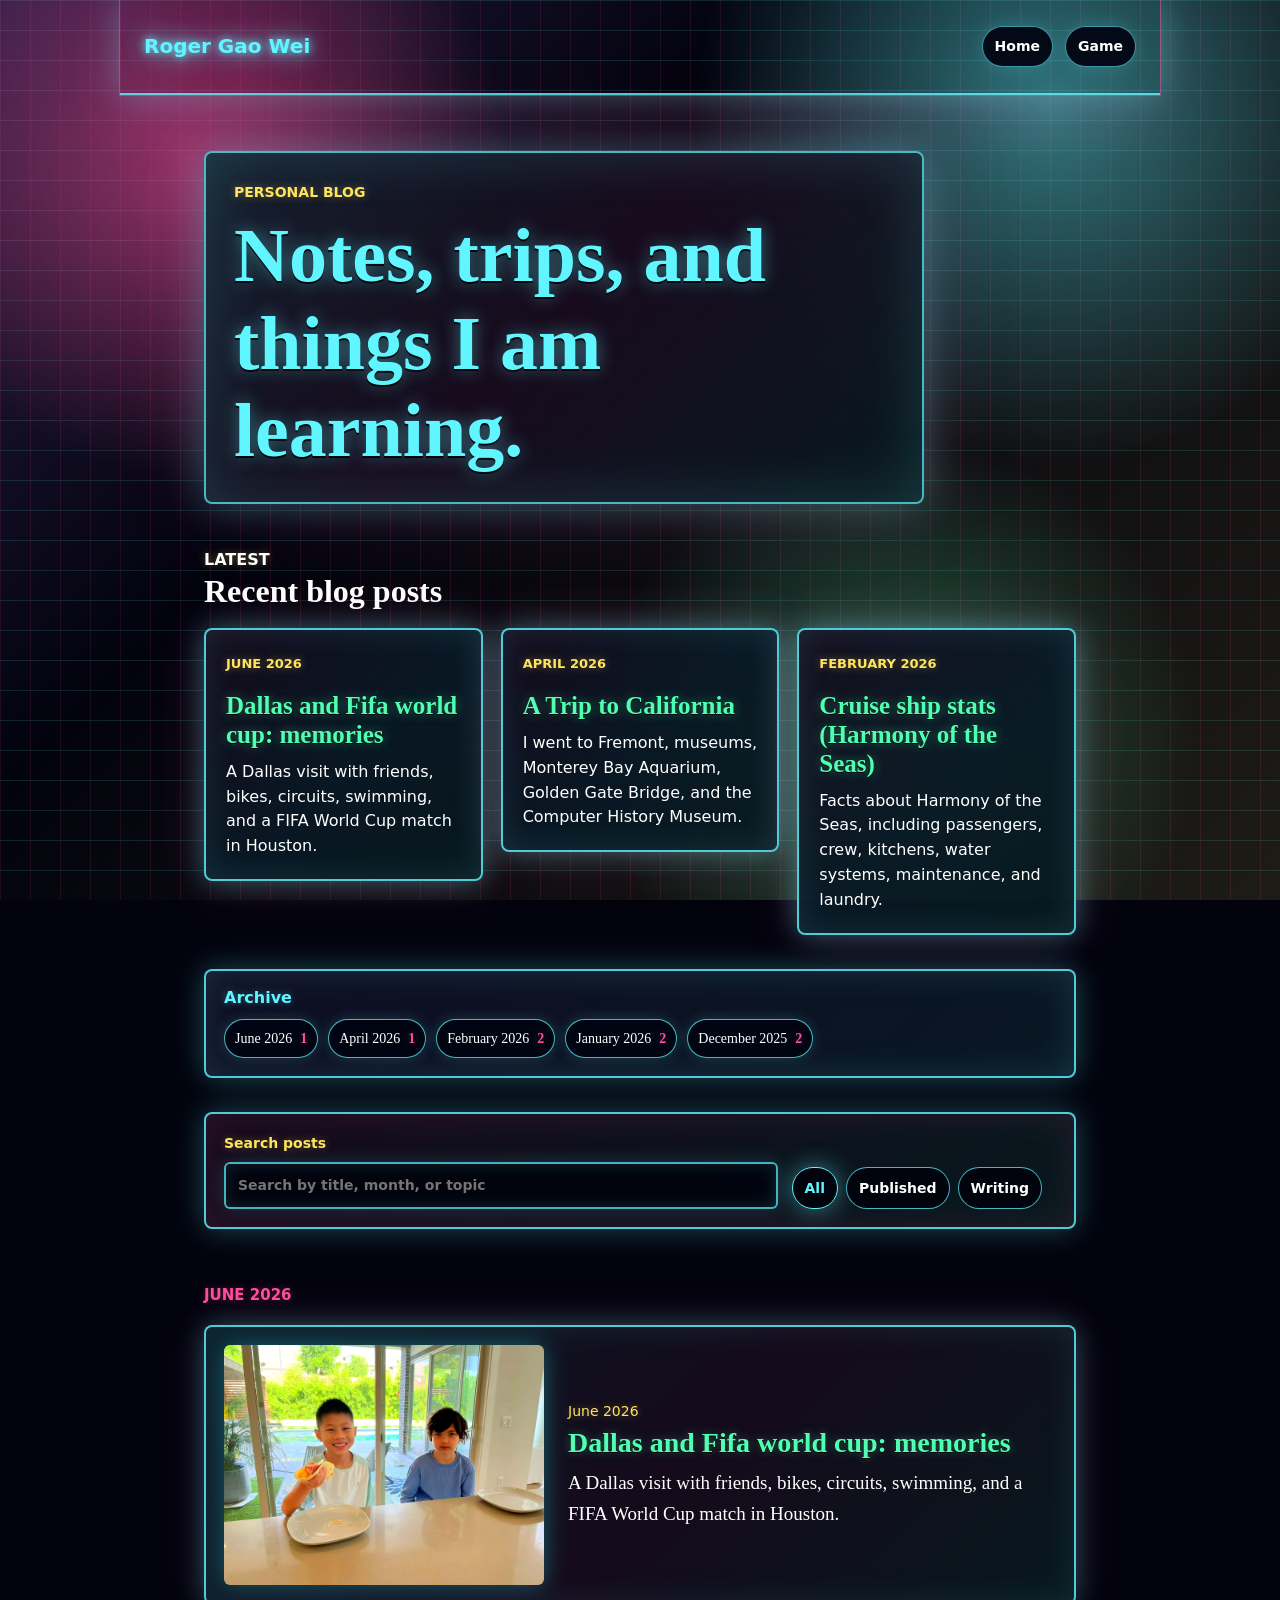
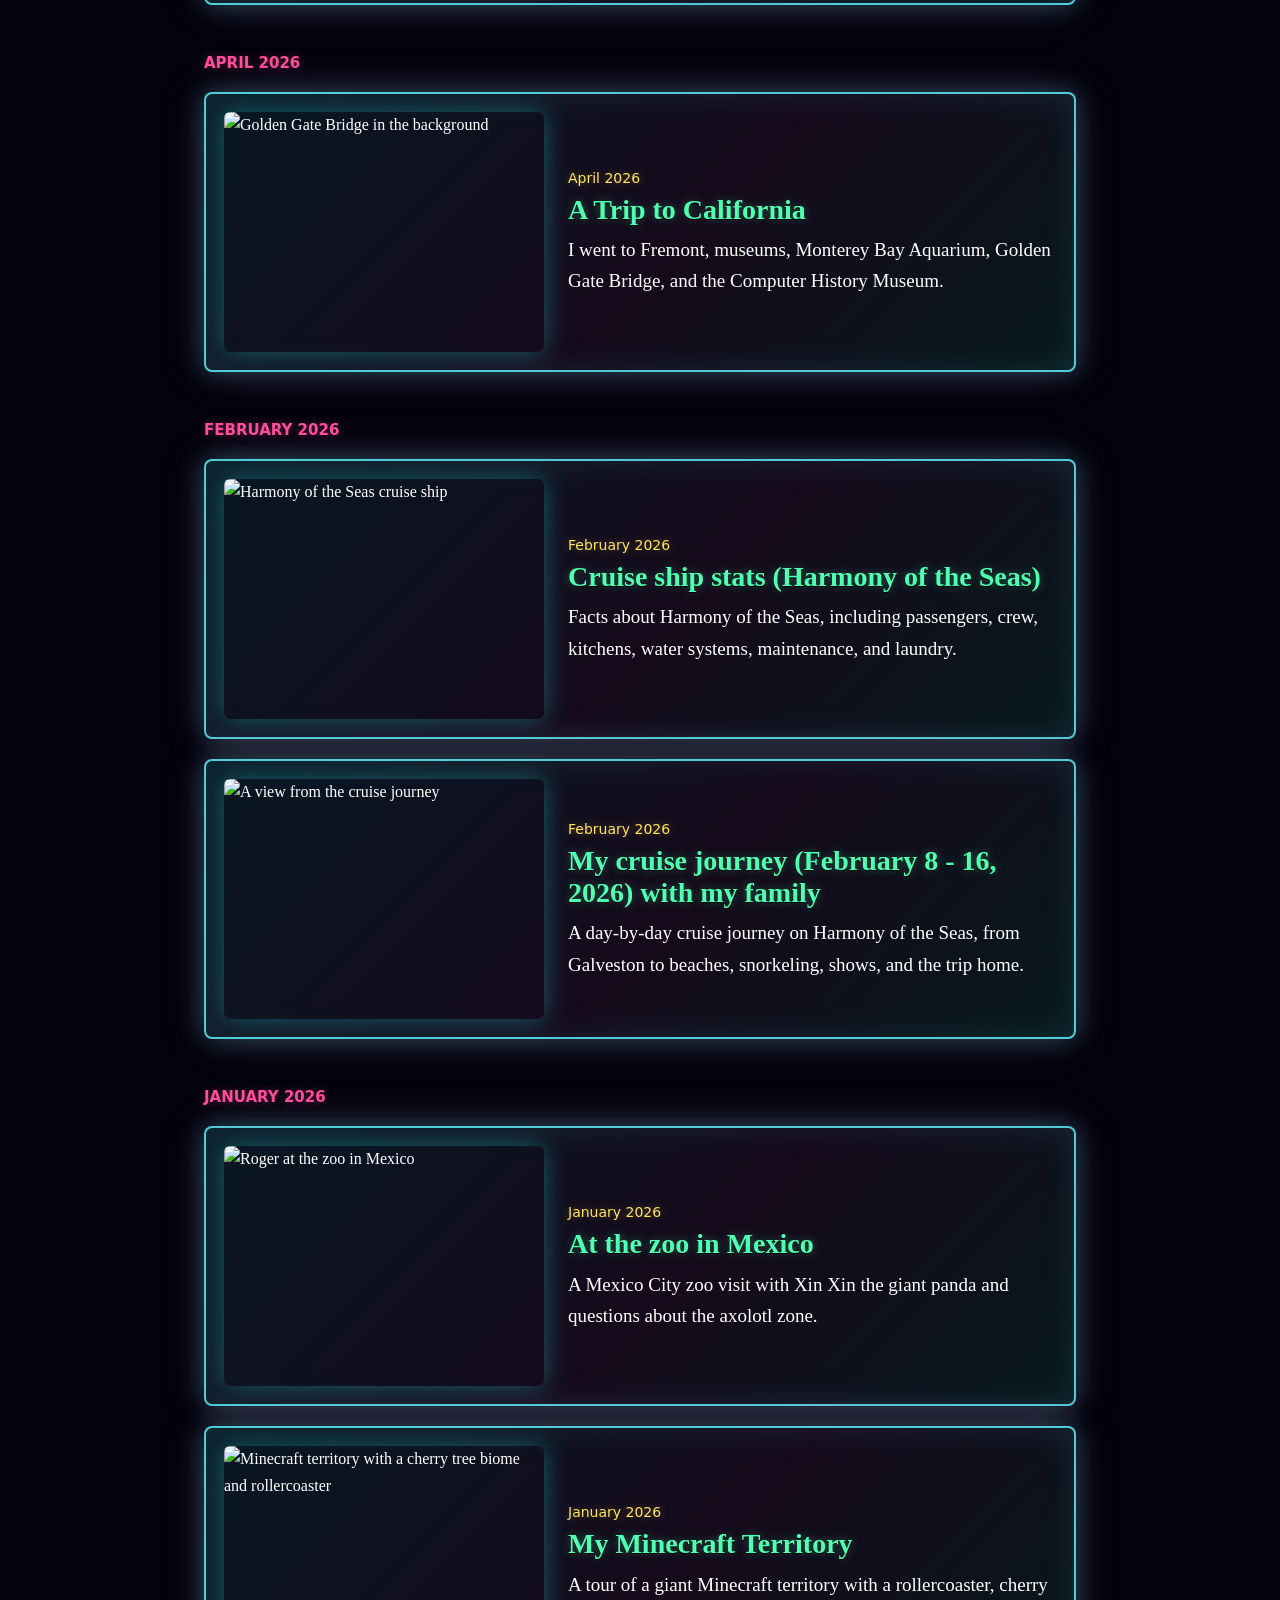
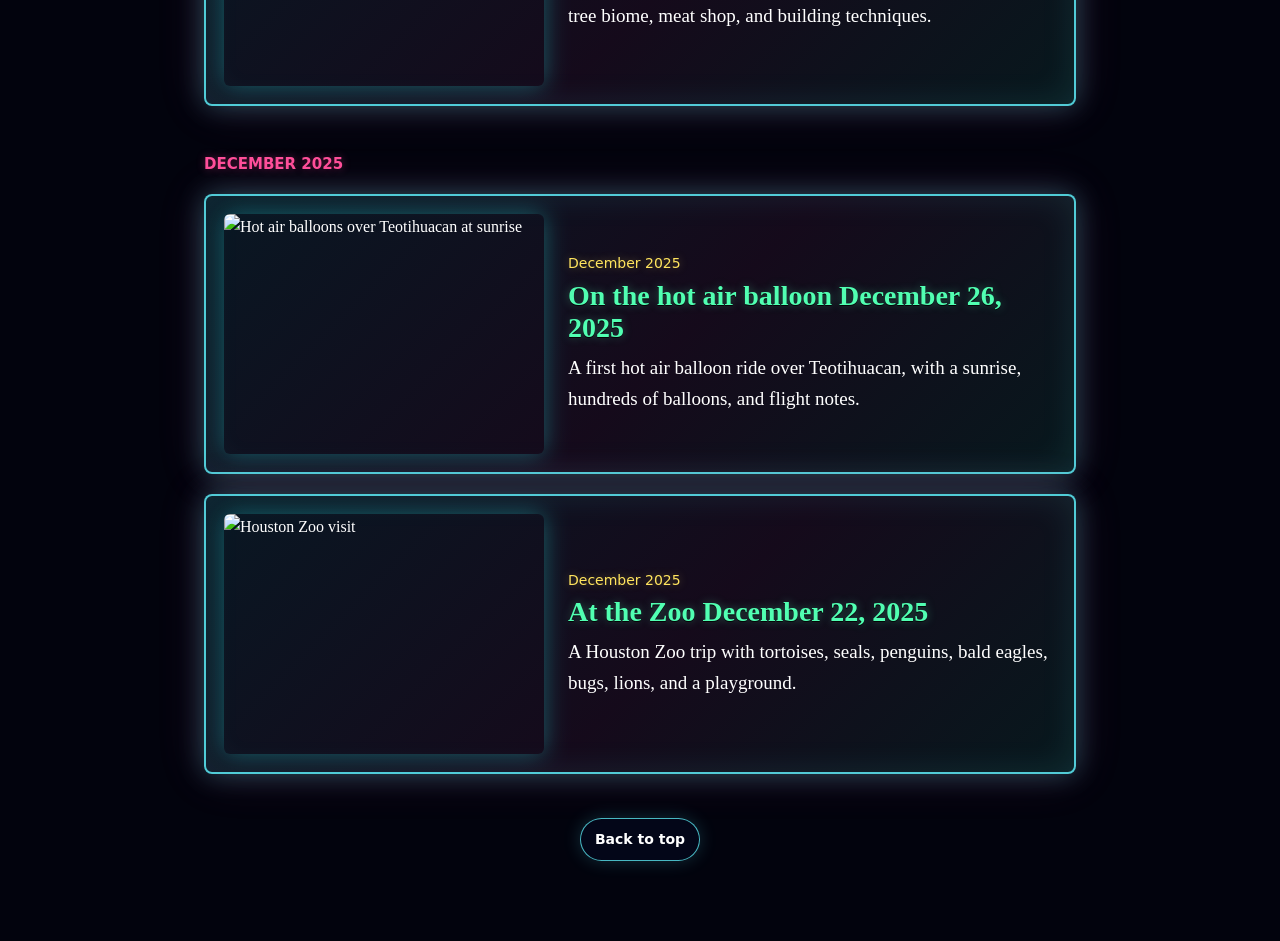
==== commit c2204574: "Improve neon theme readability" ====
--- a/blog/index.html
+++ b/blog/index.html
@@ -14,7 +14,7 @@
     <meta name="twitter:card" content="summary">
     <meta name="twitter:title" content="Roger Gao Wei Blog">
     <meta name="twitter:description" content="Personal essays and trip notes by Roger Gao Wei.">
-    <link rel="stylesheet" href="/blog/styles.css?v=neon-blog-2">
+    <link rel="stylesheet" href="/blog/styles.css?v=neon-readable-1">
   </head>
   <body id="top">
     <header class="site-header">
--- a/blog/styles.css
+++ b/blog/styles.css
@@ -1,10 +1,10 @@
 :root {
   color-scheme: dark;
   --bg: #02030d;
-  --text: #f6fbff;
-  --muted: #d2e6ff;
+  --text: #ffffff;
+  --muted: #e8f3ff;
   --line: rgba(97, 245, 255, 0.82);
-  --surface: rgba(5, 9, 28, 0.78);
+  --surface: rgba(2, 5, 18, 0.94);
   --accent: #61f5ff;
   --pink: #ff4f9a;
   --green: #51ffb2;
@@ -23,8 +23,8 @@
     radial-gradient(circle at 82% 12%, rgba(97, 245, 255, 0.46), transparent 27%),
     radial-gradient(circle at 70% 82%, rgba(81, 255, 178, 0.32), transparent 26%),
     linear-gradient(135deg, rgba(182, 117, 255, 0.22), transparent 36%, rgba(255, 228, 94, 0.11)),
-    linear-gradient(rgba(97, 245, 255, 0.22) 1px, transparent 1px) 0 0 / 30px 30px,
-    linear-gradient(90deg, rgba(255, 79, 154, 0.2) 1px, transparent 1px) 0 0 / 30px 30px,
+    linear-gradient(rgba(97, 245, 255, 0.12) 1px, transparent 1px) 0 0 / 30px 30px,
+    linear-gradient(90deg, rgba(255, 79, 154, 0.1) 1px, transparent 1px) 0 0 / 30px 30px,
     var(--bg);
   background-attachment: fixed;
   color: var(--text);
@@ -103,7 +103,7 @@
   padding: 8px 12px;
   border: 1px solid rgba(97, 245, 255, 0.6);
   border-radius: 999px;
-  background: rgba(5, 9, 28, 0.78);
+  background: rgba(2, 5, 18, 0.94);
   box-shadow: 0 0 18px rgba(97, 245, 255, 0.18);
   text-decoration: none;
 }
@@ -112,7 +112,7 @@
   color: var(--yellow);
   border-color: var(--yellow);
   box-shadow: 0 0 24px rgba(255, 228, 94, 0.42);
-  text-shadow: 0 0 10px var(--yellow), 0 0 28px rgba(255, 228, 94, 0.9);
+  text-shadow: 0 0 8px rgba(255, 228, 94, 0.42);
 }
 
 .page,
@@ -129,8 +129,8 @@
   border: 2px solid rgba(97, 245, 255, 0.72);
   border-radius: 8px;
   background:
-    linear-gradient(135deg, rgba(97, 245, 255, 0.18), rgba(255, 79, 154, 0.16) 48%, rgba(81, 255, 178, 0.12)),
-    rgba(5, 9, 28, 0.66);
+    linear-gradient(135deg, rgba(97, 245, 255, 0.1), rgba(255, 79, 154, 0.09) 48%, rgba(81, 255, 178, 0.08)),
+    rgba(2, 5, 18, 0.92);
   box-shadow: inset 0 0 60px rgba(97, 245, 255, 0.16), 0 0 44px rgba(97, 245, 255, 0.3), 0 0 90px rgba(255, 79, 154, 0.18);
 }
 
@@ -160,7 +160,7 @@
   border: 2px solid var(--line);
   border-radius: 8px;
   background:
-    linear-gradient(135deg, rgba(255, 79, 154, 0.22), rgba(97, 245, 255, 0.14) 52%, rgba(81, 255, 178, 0.16)),
+    linear-gradient(135deg, rgba(255, 79, 154, 0.08), rgba(97, 245, 255, 0.08) 52%, rgba(81, 255, 178, 0.08)),
     var(--surface);
   text-decoration: none;
   box-shadow: inset 0 0 34px rgba(97, 245, 255, 0.12), 0 0 28px rgba(97, 245, 255, 0.34), 0 0 56px rgba(255, 79, 154, 0.18);
@@ -184,7 +184,7 @@
   font-size: 13px;
   font-weight: 800;
   text-transform: uppercase;
-  text-shadow: 0 0 10px var(--yellow);
+  text-shadow: 0 0 8px rgba(255, 228, 94, 0.38);
 }
 
 .latest h3 {
@@ -192,7 +192,7 @@
   font-size: 25px;
   line-height: 1.15;
   color: var(--green);
-  text-shadow: 0 0 10px var(--green), 0 0 28px rgba(81, 255, 178, 0.68);
+  text-shadow: 0 1px 0 rgba(0, 0, 0, 0.78), 0 0 12px rgba(81, 255, 178, 0.4);
 }
 
 .latest p {
@@ -210,7 +210,7 @@
   color: var(--yellow);
   font-family: ui-sans-serif, system-ui, -apple-system, BlinkMacSystemFont, "Segoe UI", sans-serif;
   font-size: 14px;
-  text-shadow: 0 0 10px rgba(255, 228, 94, 0.62);
+  text-shadow: 0 0 8px rgba(255, 228, 94, 0.34);
 }
 
 .eyebrow {
@@ -232,9 +232,8 @@
   font-size: clamp(42px, 8vw, 76px);
   color: var(--accent);
   text-shadow:
-    0 0 8px var(--accent),
-    0 0 22px rgba(97, 245, 255, 0.92),
-    0 0 48px rgba(255, 79, 154, 0.62);
+    0 2px 0 rgba(0, 0, 0, 0.82),
+    0 0 18px rgba(97, 245, 255, 0.44);
 }
 
 h2 {
@@ -262,7 +261,7 @@
   border: 2px solid var(--line);
   border-radius: 8px;
   background:
-    linear-gradient(135deg, rgba(182, 117, 255, 0.18), rgba(97, 245, 255, 0.12)),
+    linear-gradient(135deg, rgba(182, 117, 255, 0.08), rgba(97, 245, 255, 0.08)),
     var(--surface);
   box-shadow: inset 0 0 36px rgba(97, 245, 255, 0.14), 0 0 30px rgba(97, 245, 255, 0.3);
 }
@@ -277,7 +276,7 @@
   margin: 0 0 12px;
   color: var(--accent);
   font-size: 16px;
-  text-shadow: 0 0 10px var(--accent);
+  text-shadow: 0 0 8px rgba(97, 245, 255, 0.38);
 }
 
 .archive-nav div {
@@ -294,7 +293,7 @@
   border: 1px solid rgba(97, 245, 255, 0.74);
   border-radius: 999px;
   color: var(--text);
-  background: rgba(5, 9, 28, 0.76);
+  background: rgba(2, 5, 18, 0.94);
   box-shadow: 0 0 14px rgba(97, 245, 255, 0.18);
   font-size: 14px;
   text-decoration: none;
@@ -312,7 +311,7 @@
 .archive-nav span {
   color: var(--pink);
   font-weight: 700;
-  text-shadow: 0 0 8px var(--pink);
+  text-shadow: 0 0 8px rgba(255, 79, 154, 0.34);
 }
 
 .blog-tools {
@@ -325,7 +324,7 @@
   border: 2px solid var(--line);
   border-radius: 8px;
   background:
-    linear-gradient(135deg, rgba(255, 79, 154, 0.18), rgba(81, 255, 178, 0.12)),
+    linear-gradient(135deg, rgba(255, 79, 154, 0.08), rgba(81, 255, 178, 0.08)),
     var(--surface);
   font-family: ui-sans-serif, system-ui, -apple-system, BlinkMacSystemFont, "Segoe UI", sans-serif;
   box-shadow: inset 0 0 36px rgba(255, 79, 154, 0.12), 0 0 30px rgba(97, 245, 255, 0.3);
@@ -337,7 +336,7 @@
   color: var(--yellow);
   font-size: 14px;
   font-weight: 700;
-  text-shadow: 0 0 10px rgba(255, 228, 94, 0.62);
+  text-shadow: 0 0 8px rgba(255, 228, 94, 0.34);
 }
 
 .blog-tools input {
@@ -394,7 +393,7 @@
   font-size: 14px;
   text-align: right;
   white-space: nowrap;
-  text-shadow: 0 0 10px rgba(81, 255, 178, 0.62);
+  text-shadow: 0 0 8px rgba(81, 255, 178, 0.34);
 }
 
 .month-heading {
@@ -403,7 +402,7 @@
   font-size: 15px;
   font-weight: 700;
   text-transform: uppercase;
-  text-shadow: 0 0 10px var(--pink), 0 0 24px rgba(255, 79, 154, 0.62);
+  text-shadow: 0 0 8px rgba(255, 79, 154, 0.38);
 }
 
 .post-card a {
@@ -413,7 +412,7 @@
   align-items: center;
   padding: 18px;
   background:
-    linear-gradient(135deg, rgba(97, 245, 255, 0.16), rgba(255, 79, 154, 0.14) 54%, rgba(81, 255, 178, 0.1)),
+    linear-gradient(135deg, rgba(97, 245, 255, 0.08), rgba(255, 79, 154, 0.08) 54%, rgba(81, 255, 178, 0.08)),
     var(--surface);
   border: 2px solid var(--line);
   border-radius: 8px;
@@ -484,7 +483,7 @@
 .post-card h2 {
   margin: 4px 0 8px;
   color: var(--green);
-  text-shadow: 0 0 10px rgba(81, 255, 178, 0.76);
+  text-shadow: 0 1px 0 rgba(0, 0, 0, 0.78), 0 0 10px rgba(81, 255, 178, 0.34);
 }
 
 .post-card p {
@@ -578,7 +577,7 @@
   color: var(--green);
   font-family: ui-sans-serif, system-ui, -apple-system, BlinkMacSystemFont, "Segoe UI", sans-serif;
   font-size: 18px;
-  text-shadow: 0 0 10px rgba(81, 255, 178, 0.62);
+  text-shadow: 0 0 8px rgba(81, 255, 178, 0.34);
 }
 
 .comment-list {
@@ -598,7 +597,7 @@
   border: 2px solid var(--line);
   border-radius: 8px;
   background:
-    linear-gradient(135deg, rgba(255, 79, 154, 0.16), rgba(97, 245, 255, 0.1)),
+    linear-gradient(135deg, rgba(255, 79, 154, 0.08), rgba(97, 245, 255, 0.08)),
     var(--surface);
   box-shadow: inset 0 0 30px rgba(255, 79, 154, 0.1), 0 0 26px rgba(97, 245, 255, 0.24);
 }
@@ -612,7 +611,7 @@
 }
 
 .comment-reply {
-  background: rgba(2, 3, 13, 0.78);
+  background: rgba(2, 5, 18, 0.94);
 }
 
 .comment-item header,
@@ -630,7 +629,7 @@
 .comment-item strong,
 .admin-comment strong {
   color: var(--accent);
-  text-shadow: 0 0 10px rgba(97, 245, 255, 0.62);
+  text-shadow: 0 0 8px rgba(97, 245, 255, 0.34);
 }
 
 .comment-item p,
@@ -667,7 +666,7 @@
   border: 2px solid var(--line);
   border-radius: 8px;
   background:
-    linear-gradient(135deg, rgba(97, 245, 255, 0.14), rgba(255, 79, 154, 0.12)),
+    linear-gradient(135deg, rgba(97, 245, 255, 0.08), rgba(255, 79, 154, 0.08)),
     var(--surface);
   font-family: ui-sans-serif, system-ui, -apple-system, BlinkMacSystemFont, "Segoe UI", sans-serif;
   box-shadow: inset 0 0 32px rgba(97, 245, 255, 0.1), 0 0 30px rgba(97, 245, 255, 0.28);
